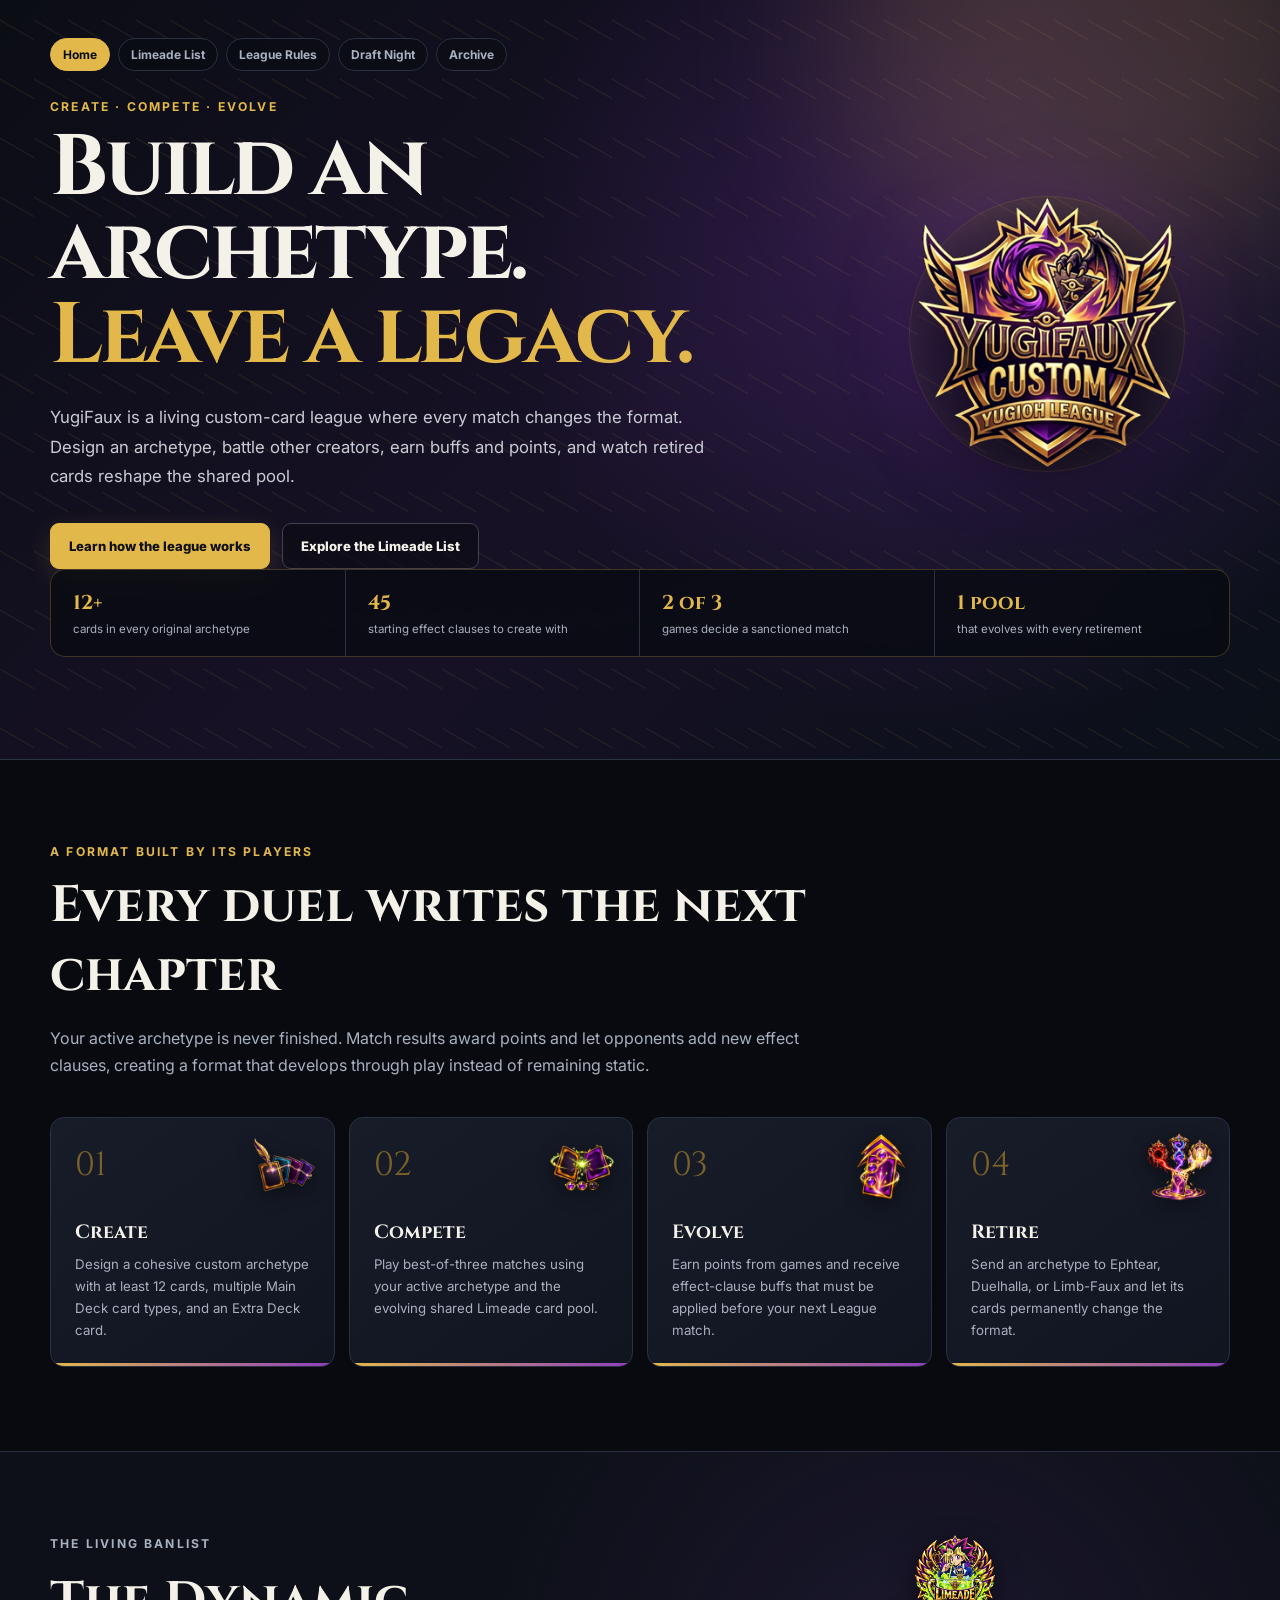
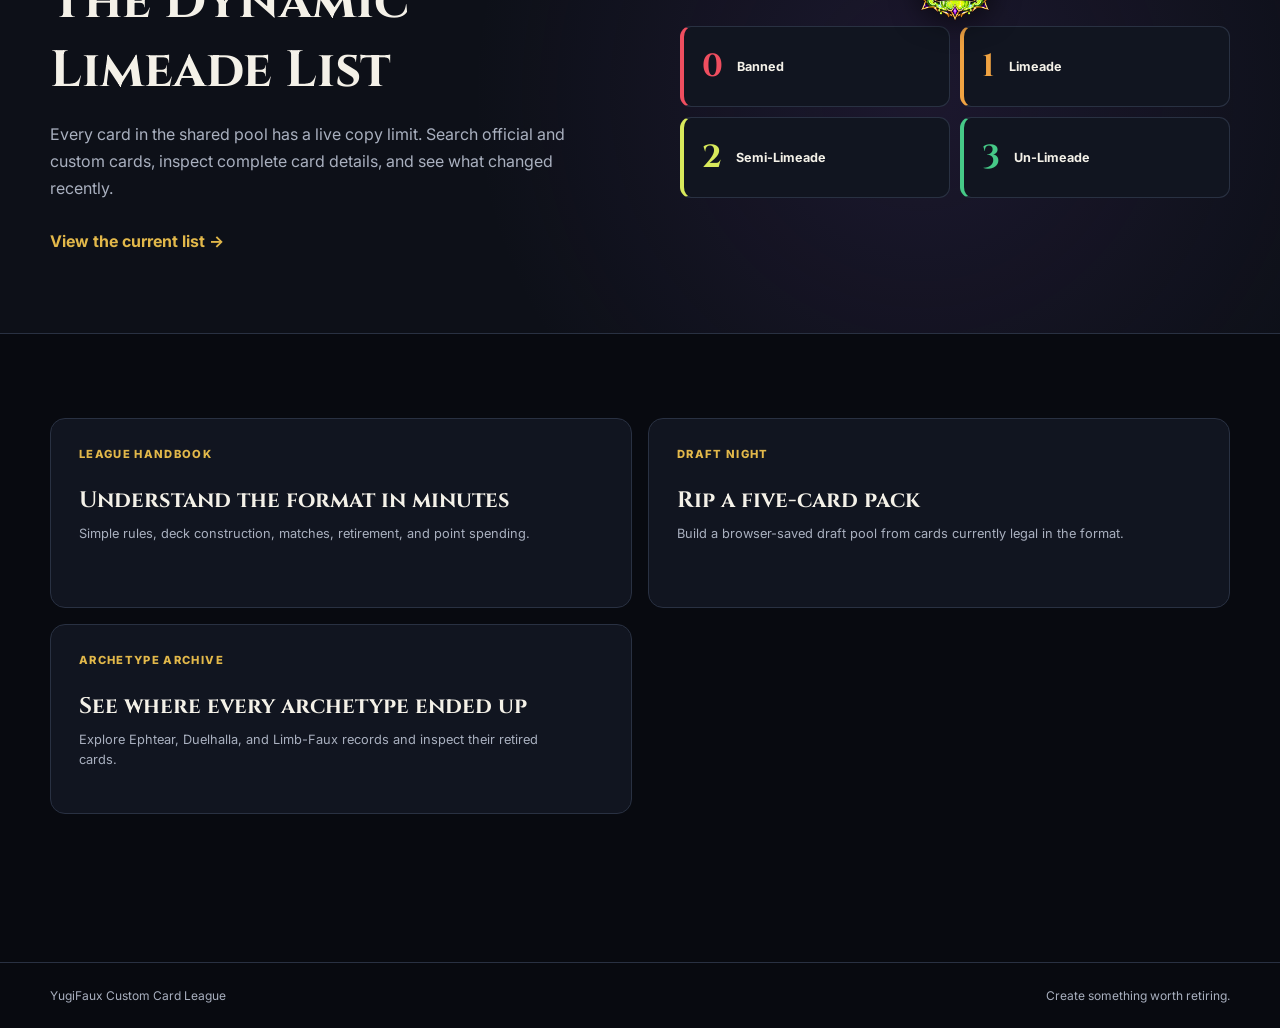
==== index.html @ 78e01b78 "Link archetype archive from index.html" ====
<!doctype html>
<html lang="en">
  <head>
    <meta charset="UTF-8" />
    <meta name="viewport" content="width=device-width, initial-scale=1" />
    <meta name="theme-color" content="#0d1018" />
    <link rel="apple-touch-icon" sizes="180x180" href="apple-touch-icon.png" />
    <link rel="icon" type="image/png" sizes="32x32" href="favicon-32x32.png" />
    <link rel="icon" type="image/png" sizes="16x16" href="favicon-16x16.png" />
    <link rel="shortcut icon" href="favicon.ico" />
    <link rel="manifest" href="site.webmanifest" />
    <meta name="description" content="YugiFaux is a custom Yu-Gi-Oh! league where player-made archetypes grow through play and enter a shared evolving card pool." />
    <title>YugiFaux Custom Card League</title>
    <link rel="preconnect" href="https://fonts.googleapis.com" />
    <link rel="preconnect" href="https://fonts.gstatic.com" crossorigin />
    <link href="https://fonts.googleapis.com/css2?family=Cinzel:wght@600;700&family=Inter:wght@400;500;600;700&display=swap" rel="stylesheet" />
    <link rel="stylesheet" href="styles.css" />
    <link rel="stylesheet" href="draft-styles.css" />
    <link rel="stylesheet" href="pages.css?v=3" />
  </head>
  <body class="home-page">
    <header class="home-hero">
      <div class="home-hero__aurora"></div>
      <div class="shell home-hero__inner">
        <nav class="site-nav" aria-label="YugiFaux pages">
          <a href="index.html" aria-current="page">Home</a>
          <a href="banlist.html">Limeade List</a>
          <a href="rules.html">League Rules</a>
          <a href="draft.html">Draft Night</a>
          <a href="archive.html">Archive</a>
        </nav>
        <div class="home-hero__grid">
          <div class="home-hero__copy">
            <p class="eyebrow">Create · Compete · Evolve</p>
            <h1>Build an archetype.<br /><span>Leave a legacy.</span></h1>
            <p>YugiFaux is a living custom-card league where every match changes the format. Design an archetype, battle other creators, earn buffs and points, and watch retired cards reshape the shared pool.</p>
            <div class="home-actions">
              <a class="primary-action" href="rules.html">Learn how the league works</a>
              <a class="secondary-action" href="banlist.html">Explore the Limeade List</a>
            </div>
          </div>
          <div class="home-emblem"><img src="assets/yugifauxlogo-home.png?v=1" alt="YugiFaux Custom Yu-Gi-Oh League logo" /></div>
        </div>
        <div class="format-pillars" aria-label="League highlights">
          <article><strong>12+</strong><span>cards in every original archetype</span></article>
          <article><strong>45</strong><span>starting effect clauses to create with</span></article>
          <article><strong>2 of 3</strong><span>games decide a sanctioned match</span></article>
          <article><strong>1 pool</strong><span>that evolves with every retirement</span></article>
        </div>
      </div>
    </header>
    <main>
      <section class="shell home-section">
        <div class="section-heading"><p class="eyebrow">A format built by its players</p><h2>Every duel writes the next chapter</h2><p>Your active archetype is never finished. Match results award points and let opponents add new effect clauses, creating a format that develops through play instead of remaining static.</p></div>
        <div class="journey-grid">
          <article class="journey-card"><span>01</span><img src="assets/journey-create.png?v=1" alt="" aria-hidden="true"><h3>Create</h3><p>Design a cohesive custom archetype with at least 12 cards, multiple Main Deck card types, and an Extra Deck card.</p></article>
          <article class="journey-card"><span>02</span><img src="assets/journey-compete.png?v=1" alt="" aria-hidden="true"><h3>Compete</h3><p>Play best-of-three matches using your active archetype and the evolving shared Limeade card pool.</p></article>
          <article class="journey-card"><span>03</span><img src="assets/journey-evolve.png?v=1" alt="" aria-hidden="true"><h3>Evolve</h3><p>Earn points from games and receive effect-clause buffs that must be applied before your next League match.</p></article>
          <article class="journey-card"><span>04</span><img src="assets/journey-retire.png?v=1" alt="" aria-hidden="true"><h3>Retire</h3><p>Send an archetype to Ephtear, Duelhalla, or Limb-Faux and let its cards permanently change the format.</p></article>
        </div>
      </section>
      <section class="home-feature"><div class="shell home-feature__grid"><div><p class="eyebrow">The living banlist</p><h2>The Dynamic Limeade List</h2><p>Every card in the shared pool has a live copy limit. Search official and custom cards, inspect complete card details, and see what changed recently.</p><a class="text-link" href="banlist.html">View the current list <span aria-hidden="true">→</span></a></div><div class="home-feature__visual"><img class="limeade-emblem" src="assets/limeade-logo.png?v=1" alt="Limeade emblem"><div class="legality-stack" aria-label="Limeade legality levels"><div data-tone="banned"><b>0</b><span>Banned</span></div><div data-tone="limeade"><b>1</b><span>Limeade</span></div><div data-tone="semi"><b>2</b><span>Semi-Limeade</span></div><div data-tone="un"><b>3</b><span>Un-Limeade</span></div></div></div></div></section>
      <section class="shell home-section home-links">
        <a href="rules.html"><span>League handbook</span><strong>Understand the format in minutes</strong><small>Simple rules, deck construction, matches, retirement, and point spending.</small></a>
        <a href="draft.html"><span>Draft Night</span><strong>Rip a five-card pack</strong><small>Build a browser-saved draft pool from cards currently legal in the format.</small></a>
        <a href="archive.html"><span>Archetype Archive</span><strong>See where every archetype ended up</strong><small>Explore Ephtear, Duelhalla, and Limb-Faux records and inspect their retired cards.</small></a>
      </section>
    </main>
    <footer><div class="shell footer__content"><span>YugiFaux Custom Card League</span><span>Create something worth retiring.</span></div></footer>
  </body>
</html>
---- styles.css ----
:root {
  color-scheme: dark;
  --bg: #090b11;
  --surface: #111520;
  --surface-2: #171c29;
  --line: #293142;
  --text: #f4f1e8;
  --muted: #a9b0bf;
  --gold: #e2b84a;
  --gold-soft: #7c622a;
  --banned: #ef4e5f;
  --limeade: #f0a342;
  --semi-limeade: #d8e95b;
  --unlimeade: #46c987;
  --voting: #b58cff;
}

* { box-sizing: border-box; }

html { scroll-behavior: smooth; }

body {
  margin: 0;
  min-width: 320px;
  background:
    radial-gradient(circle at 80% 5%, rgba(87, 60, 142, .13), transparent 30rem),
    var(--bg);
  color: var(--text);
  font-family: Inter, system-ui, sans-serif;
}

button, input, select { font: inherit; }

.shell { width: min(1180px, calc(100% - 32px)); margin-inline: auto; }

.sr-only {
  position: absolute;
  width: 1px;
  height: 1px;
  padding: 0;
  margin: -1px;
  overflow: hidden;
  clip: rect(0, 0, 0, 0);
  white-space: nowrap;
  border: 0;
}

.hero {
  position: relative;
  overflow: hidden;
  border-bottom: 1px solid var(--line);
  background: linear-gradient(120deg, #11141e 0%, #151326 55%, #0c1119 100%);
}

.hero::before {
  content: "";
  position: absolute;
  inset: 0;
  opacity: .07;
  background-image: linear-gradient(30deg, transparent 48%, var(--gold) 49%, var(--gold) 50%, transparent 51%);
  background-size: 34px 59px;
}

.hero__glow {
  position: absolute;
  width: 360px;
  height: 360px;
  right: 4%;
  top: -180px;
  border-radius: 50%;
  background: rgba(226, 184, 74, .16);
  filter: blur(60px);
}

.hero__content { position: relative; padding: 48px 0 42px; }
.hero__title-row { display: flex; align-items: center; gap: 18px; }
.hero__logo {
  display: block;
  width: 68px;
  height: 68px;
  flex: 0 0 68px;
  object-fit: contain;
  background: url("[data-uri]") center / contain no-repeat;
  filter: drop-shadow(0 8px 18px rgba(0, 0, 0, .45));
  background: none;
}

.eyebrow {
  margin: 0 0 12px;
  color: var(--gold);
  font-size: .76rem;
  font-weight: 700;
  letter-spacing: .18em;
  text-transform: uppercase;
}

h1, h2, h3 { font-family: Cinzel, Georgia, serif; }

h1 { margin: 0; max-width: 760px; font-size: clamp(2.35rem, 7vw, 4.8rem); line-height: .98; }

.hero__intro { max-width: 680px; margin: 24px 0 0; color: #c7cbd4; line-height: 1.65; }

.hero__meta { display: flex; align-items: center; gap: 10px; margin-top: 24px; color: var(--muted); font-size: .83rem; }
.hero__dot { width: 4px; height: 4px; border-radius: 50%; background: var(--gold); }

.summary {
  display: grid;
  grid-template-columns: repeat(4, 1fr);
  gap: 12px;
  margin: -24px 0 26px;
  position: relative;
}

.summary-card {
  appearance: none;
  text-align: left;
  color: inherit;
  border: 1px solid var(--line);
  border-top: 3px solid var(--status-color);
  border-radius: 12px;
  padding: 17px 18px;
  background: rgba(17, 21, 32, .96);
  box-shadow: 0 12px 32px rgba(0, 0, 0, .22);
  cursor: pointer;
  transition: transform .18s ease, border-color .18s ease;
}

.summary-card:hover { transform: translateY(-2px); border-color: var(--status-color); }
.summary-card__label { display: block; color: var(--muted); font-size: .78rem; font-weight: 600; }
.summary-card__count { display: block; margin-top: 4px; font-family: Cinzel, serif; font-size: 1.85rem; }
.summary-card__copies { display: block; margin-top: 2px; color: var(--status-color); font-size: .73rem; }

.toolbar {
  display: grid;
  grid-template-columns: minmax(280px, 1fr) auto;
  gap: 16px;
  align-items: end;
  padding: 18px;
  border: 1px solid var(--line);
  border-radius: 14px;
  background: var(--surface);
}

.search-group { display: grid; grid-template-columns: repeat(2, minmax(0, 1fr)); gap: 10px; }
.search { position: relative; display: grid; gap: 6px; }
.search > span { color: var(--muted); font-size: .68rem; font-weight: 600; text-transform: uppercase; letter-spacing: .08em; }
.search svg { position: absolute; left: 15px; bottom: 14px; width: 20px; fill: none; stroke: var(--muted); stroke-width: 2; }
.search input { width: 100%; height: 48px; padding: 0 16px 0 45px; }

input, select {
  color: var(--text);
  border: 1px solid #343d50;
  border-radius: 9px;
  background: #0d111a;
  outline: none;
}

input:focus, select:focus { border-color: var(--gold); box-shadow: 0 0 0 3px rgba(226, 184, 74, .12); }

.filter-row { display: grid; grid-template-columns: repeat(4, minmax(132px, 1fr)); gap: 10px; }
.filter-row label { display: grid; gap: 6px; }
.filter-row label > span { color: var(--muted); font-size: .68rem; font-weight: 600; text-transform: uppercase; letter-spacing: .08em; }
.filter-row select { height: 40px; min-width: 145px; padding: 0 32px 0 11px; }

.results-heading { display: flex; justify-content: space-between; align-items: flex-end; gap: 18px; margin: 28px 2px 14px; }
.results-heading p { margin: 0; color: var(--muted); font-size: .86rem; }
.text-button { color: var(--gold); border: 0; background: none; cursor: pointer; }
.text-button:hover { text-decoration: underline; }
.view-tabs { display: flex; flex-wrap: wrap; gap: 7px; margin-top: 11px; }
.view-tabs button { padding: 7px 10px; color: var(--muted); border: 1px solid var(--line); border-radius: 999px; background: var(--surface); cursor: pointer; font-size: .72rem; }
.view-tabs button:hover { color: var(--text); border-color: var(--gold-soft); }
.view-tabs button[aria-pressed="true"] { color: #0a0c11; border-color: var(--gold); background: var(--gold); font-weight: 700; }

.card-grid {
  display: grid;
  grid-template-columns: repeat(3, minmax(0, 1fr));
  grid-auto-rows: 1fr;
  gap: 15px;
}

.ban-card {
  position: relative;
  display: grid;
  grid-template-columns: 42% minmax(0, 1fr);
  min-height: 230px;
  height: 100%;
  overflow: hidden;
  border: 1px solid var(--line);
  border-left: 7px solid var(--frame-color, var(--gold));
  border-radius: 12px;
  background: linear-gradient(105deg, color-mix(in srgb, var(--frame-color, var(--gold)) 9%, var(--surface)) 0%, var(--surface) 42%);
  cursor: pointer;
  transition: background .18s ease, transform .18s ease, border-color .18s ease;
}

.ban-card[data-pendulum="true"] {
  border-color: var(--line);
  border-left-color: transparent;
  background: linear-gradient(105deg, color-mix(in srgb, var(--frame-color, var(--gold)) 9%, var(--surface)) 0%, var(--surface) 42%);
}

.ban-card[data-pendulum="true"]::before {
  content: "";
  position: absolute;
  z-index: 3;
  inset: 0;
  padding: 1px;
  border-radius: inherit;
  background: linear-gradient(to bottom, var(--frame-color, var(--gold)) 0 50%, #36a58e 50% 100%);
  opacity: 0;
  pointer-events: none;
  transition: opacity .18s ease;
  -webkit-mask: linear-gradient(#000 0 0) content-box, linear-gradient(#000 0 0);
  -webkit-mask-composite: xor;
  mask-composite: exclude;
}

.ban-card[data-pendulum="true"]::after {
  content: "";
  position: absolute;
  z-index: 3;
  inset: 0 auto 0 0;
  width: 7px;
  border-radius: 11px 0 0 11px;
  background: linear-gradient(to bottom, var(--frame-color, var(--gold)) 0 50%, #36a58e 50% 100%);
  pointer-events: none;
}

.ban-card[data-pendulum="true"]:hover::before { opacity: 1; }
.ban-card[data-pendulum="true"]:hover { border-color: transparent; }

.ban-card:hover { transform: translateY(-2px); border-color: var(--frame-color); box-shadow: 0 10px 30px color-mix(in srgb, var(--frame-color) 13%, transparent); }
.ban-card__media {
  position: relative;
  width: 100%;
  height: 100%;
  min-height: 230px;
  overflow: hidden;
  border-right: 1px solid var(--line);
  background: #080a0e;
}
.ban-card__media::after {
  content: "";
  position: absolute;
  z-index: 1;
  inset: 0;
  background: linear-gradient(90deg, rgba(8, 10, 14, .06), rgba(8, 10, 14, .22));
  pointer-events: none;
}
.ban-card__media-backdrop {
  position: absolute;
  inset: -18px;
  width: calc(100% + 36px);
  height: calc(100% + 36px);
  object-fit: cover;
  filter: blur(15px) saturate(.8) brightness(.48);
  transform: scale(1.08);
}
.ban-card__art {
  position: absolute;
  z-index: 2;
  inset: 12px;
  display: block;
  width: calc(100% - 24px);
  height: calc(100% - 24px);
  object-fit: contain;
  background: transparent;
  filter: drop-shadow(0 9px 12px rgba(0, 0, 0, .62));
}
.ban-card__placeholder { display: grid; place-items: center; width: 100%; height: 100%; min-height: 156px; color: var(--gold-soft); background: #0b0e15; font-family: Cinzel, serif; font-size: 2rem; }
.ban-card__body { position: relative; min-width: 0; padding: 18px 42px 18px 18px; }
.favorite-button, .dialog-favorite-button { display: grid; place-items: center; color: var(--gold); border: 1px solid var(--line); border-radius: 50%; background: rgba(9, 11, 17, .78); cursor: pointer; line-height: 1; }
.favorite-button { position: absolute; top: 10px; right: 10px; width: 27px; height: 27px; font-size: 1.1rem; }
.favorite-button:hover, .dialog-favorite-button:hover { border-color: var(--gold); background: rgba(226, 184, 74, .12); }
.recent-badge { display: inline-block; margin-top: 6px; padding: 3px 6px; color: #d8c7ff; border: 1px solid rgba(181, 140, 255, .35); border-radius: 999px; background: rgba(181, 140, 255, .1); font-size: .58rem; font-weight: 700; letter-spacing: .04em; text-transform: uppercase; }
.ban-card__status { display: block; color: var(--status-color); font-size: .68rem; font-weight: 800; letter-spacing: .07em; text-transform: uppercase; }
.ban-card__frame { display: inline-flex; align-items: center; gap: 6px; margin-top: 7px; color: #d7d9df; font-size: .65rem; font-weight: 600; }
.ban-card__frame i { width: 8px; height: 8px; flex: 0 0 auto; border-radius: 50%; background: var(--frame-color); box-shadow: 0 0 8px color-mix(in srgb, var(--frame-color) 60%, transparent); }
.ban-card h2 { margin: 7px 0 8px; font-size: 1rem; line-height: 1.25; }
.ban-card__type, .ban-card__meta { margin: 0; color: var(--muted); font-size: .74rem; line-height: 1.4; }
.ban-card__stats { margin: 7px 0 0; color: #e4dfd2; font-size: .72rem; line-height: 1.4; }
.ban-card__meta { margin-top: 9px; color: #d0d3db; }

.empty-state, .error-state { padding: 80px 20px; text-align: center; color: var(--muted); }
.empty-state h2, .error-state h2 { margin: 0 0 8px; color: var(--text); }

.card-dialog {
  width: min(780px, calc(100% - 24px));
  max-height: calc(100vh - 40px);
  padding: 0;
  overflow: auto;
  color: var(--text);
  border: 1px solid var(--line);
  border-radius: 16px;
  background: var(--surface);
  box-shadow: 0 30px 90px rgba(0, 0, 0, .7);
}
.card-dialog::backdrop { background: rgba(3, 5, 9, .8); backdrop-filter: blur(5px); }
.dialog-close { position: sticky; float: right; top: 12px; z-index: 2; width: 38px; height: 38px; margin: 12px 12px -50px 0; color: var(--text); border: 1px solid var(--line); border-radius: 50%; background: rgba(9, 11, 17, .9); font-size: 1.5rem; cursor: pointer; }
.dialog-card { display: grid; grid-template-columns: 240px 1fr; gap: 26px; padding: 28px; }
.dialog-card > div:last-child { position: relative; }
.dialog-favorite-button { position: absolute; top: 0; right: 44px; width: 34px; height: 34px; font-size: 1.35rem; }
.dialog-card__art { width: 100%; max-height: 350px; object-fit: contain; border-radius: 8px; background: #080a0e; }
.dialog-card h2 { margin: 6px 44px 6px 0; font-size: 1.65rem; }
.dialog-card__status { color: var(--status-color); font-size: .75rem; font-weight: 800; text-transform: uppercase; letter-spacing: .08em; }
.dialog-card__line { margin: 5px 0; color: var(--muted); font-size: .84rem; }
.detail-grid { display: grid; grid-template-columns: repeat(2, minmax(0, 1fr)); gap: 1px; margin: 18px 0 0; overflow: hidden; border: 1px solid var(--line); border-radius: 10px; background: var(--line); }
.detail-item { min-width: 0; padding: 10px 12px; background: #0d111a; }
.detail-item dt { color: var(--muted); font-size: .62rem; font-weight: 700; letter-spacing: .07em; text-transform: uppercase; }
.detail-item dd { margin: 4px 0 0; color: var(--text); font-size: .82rem; line-height: 1.35; overflow-wrap: anywhere; }
.card-text-section { margin-top: 22px; padding-top: 18px; border-top: 1px solid var(--line); }
.card-text-section h3 { margin: 0 0 8px; color: var(--gold); font-family: Inter, sans-serif; font-size: .72rem; letter-spacing: .08em; text-transform: uppercase; }
.dialog-card__text { color: #d9dce3; font-size: .91rem; line-height: 1.65; white-space: pre-line; }
.dialog-card__links { display: flex; flex-wrap: wrap; gap: 9px; margin-top: 20px; }
.dialog-card__links a { color: var(--text); padding: 9px 12px; border: 1px solid var(--gold-soft); border-radius: 8px; text-decoration: none; font-size: .78rem; }
.dialog-card__links a:hover { border-color: var(--gold); color: var(--gold); }

footer { margin-top: 64px; border-top: 1px solid var(--line); color: var(--muted); }
.footer__content { display: flex; justify-content: space-between; gap: 20px; padding-block: 25px; font-size: .75rem; }

[data-status="banned"] { --status-color: var(--banned); }
[data-status="limeade"] { --status-color: var(--limeade); }
[data-status="semi-limeade"] { --status-color: var(--semi-limeade); }
[data-status="unlimeade"] { --status-color: var(--unlimeade); }
[data-status="voting"] { --status-color: var(--voting); }

[data-frame="normal"] { --frame-color: #d7b36d; }
[data-frame="effect"] { --frame-color: #c87945; }
[data-frame="ritual"] { --frame-color: #5d94c7; }
[data-frame="fusion"] { --frame-color: #916bb5; }
[data-frame="synchro"] { --frame-color: #d8dde5; }
[data-frame="xyz"] { --frame-color: #687080; }
[data-frame="link"] { --frame-color: #3978c8; }
[data-frame="spell"] { --frame-color: #36a58e; }
[data-frame="trap"] { --frame-color: #b95791; }

@media (max-width: 950px) {
  .toolbar { grid-template-columns: 1fr; }
  .filter-row { grid-template-columns: repeat(3, 1fr); }
  .filter-row select { width: 100%; min-width: 0; }
  .card-grid { grid-template-columns: repeat(2, minmax(0, 1fr)); }
}

@media (max-width: 650px) {
  .shell { width: min(100% - 22px, 1180px); }
  .hero__content { padding: 38px 0 40px; }
  .hero__title-row { gap: 11px; }
  .hero__logo { width: 46px; height: 46px; flex-basis: 46px; }
  .summary { grid-template-columns: repeat(2, 1fr); }
  .search-group { grid-template-columns: 1fr; }
  .filter-row { grid-template-columns: 1fr; }
  .card-grid { grid-template-columns: 1fr; }
  .ban-card { grid-template-columns: 38% minmax(0, 1fr); min-height: 210px; }
  .ban-card__media { min-height: 210px; }
  .ban-card__art { inset: 9px; width: calc(100% - 18px); height: calc(100% - 18px); }
  .dialog-card { grid-template-columns: 1fr; padding: 22px; }
  .dialog-card__art { width: min(230px, 70%); margin: 0 auto; }
  .detail-grid { grid-template-columns: 1fr; }
  .footer__content { flex-direction: column; }
}
---- draft-styles.css ----
.site-nav { display:flex; gap:8px; margin-bottom:28px; }
.site-nav a { padding:8px 12px; color:var(--muted); border:1px solid var(--line); border-radius:999px; background:rgba(9,11,17,.55); text-decoration:none; font-size:.75rem; font-weight:700; }
.site-nav a:hover { color:var(--text); border-color:var(--gold-soft); }
.site-nav a[aria-current="page"] { color:#0a0c11; border-color:var(--gold); background:var(--gold); }
.draft-main { padding-top:30px; }
.draft-controls { display:flex; justify-content:space-between; align-items:center; gap:28px; padding:24px; border:1px solid var(--line); border-radius:16px; background:linear-gradient(120deg,rgba(31,25,50,.94),rgba(17,21,32,.96)); }
.draft-controls h2,.draft-section-heading h2 { margin:3px 0 7px; }
.draft-controls p:not(.draft-kicker) { max-width:650px; margin:0; color:var(--muted); line-height:1.55; }
.draft-kicker { margin:0; color:var(--gold); font-size:.67rem; font-weight:800; letter-spacing:.12em; text-transform:uppercase; }
.draft-actions { display:flex; align-items:center; gap:10px; flex:0 0 auto; }
.pack-button,.draft-reset { padding:11px 17px; border-radius:9px; cursor:pointer; font-weight:800; }
.pack-button { color:#121018; border:1px solid var(--gold); background:var(--gold); box-shadow:0 7px 24px rgba(226,184,74,.18); }
.pack-button:hover { filter:brightness(1.08); transform:translateY(-1px); }
.pack-button:disabled { cursor:wait; opacity:.5; transform:none; }
.draft-reset { color:var(--muted); border:1px solid var(--line); background:#0d111a; }
.draft-reset:hover { color:var(--text); border-color:var(--gold-soft); }
.draft-message { min-height:22px; margin:18px 2px 10px; color:var(--gold); font-size:.82rem; }
.pack-stage { display:grid; grid-template-columns:repeat(5,minmax(0,1fr)); gap:12px; min-height:330px; perspective:1200px; }
.pack-empty { grid-column:1/-1; display:grid; place-items:center; align-content:center; min-height:330px; border:1px dashed #39445b; border-radius:16px; background:rgba(17,21,32,.56); text-align:center; }
.pack-empty img { width:112px; height:192px; margin-bottom:14px; object-fit:contain; filter:drop-shadow(0 14px 18px rgba(0,0,0,.55)); }
.pack-empty h2 { margin:0; font-size:1.2rem; }.pack-empty p { margin:7px 0 0; color:var(--muted); }
.pack-rip { position:relative; grid-column:1/-1; width:220px; height:378px; margin:auto; filter:drop-shadow(0 22px 24px rgba(0,0,0,.58)); animation:pack-arrive .38s ease-out both,pack-shake .12s linear .38s 4; }
.pack-rip img { display:block; width:220px; height:378px; object-fit:contain; }
.pack-rip__whole { position:absolute; inset:0; opacity:1; animation:pack-whole-hide .01s linear .72s forwards; }
.pack-rip__half { position:absolute; inset:0; overflow:hidden; opacity:0; animation:pack-halves-show .01s linear .72s forwards; }
.pack-rip__half img { position:absolute; inset:0; }
.pack-rip__half--top { clip-path:polygon(0 0,100% 0,100% 18%,55% 16%,0 20%); animation:pack-halves-show .01s linear .72s forwards,pack-top-tear .42s cubic-bezier(.3,.7,.35,1) .74s forwards; }
.pack-rip__half--bottom { clip-path:polygon(0 20%,55% 16%,100% 18%,100% 100%,0 100%); animation:pack-halves-show .01s linear .72s forwards,pack-bottom-open .42s cubic-bezier(.3,.7,.35,1) .74s forwards; }
.pack-rip__tear { position:absolute; z-index:3; left:4%; right:4%; top:17%; height:5px; opacity:0; background:linear-gradient(90deg,transparent,#fff4bd 20%,#fff 50%,#fff4bd 80%,transparent); box-shadow:0 0 18px #e8b94f; transform:scaleX(.05) rotate(-1deg); animation:tear-flash .28s ease-out .56s forwards; }
.pack-rip__glow { position:absolute; z-index:-1; inset:20%; opacity:0; border-radius:50%; background:#9a43ff; filter:blur(34px); animation:pack-glow .55s ease-out .56s forwards; }
@keyframes pack-arrive { from { opacity:0; transform:translateY(35px) scale(.78); } to { opacity:1; transform:translateY(0) scale(1); } }
@keyframes pack-shake { 0%,100% { transform:rotate(0); } 25% { transform:rotate(-2.2deg) translateX(-3px); } 75% { transform:rotate(2.2deg) translateX(3px); } }
@keyframes pack-whole-hide { to { opacity:0; } }
@keyframes pack-halves-show { to { opacity:1; } }
@keyframes pack-top-tear { to { transform:translate(-42px,-90px) rotate(-17deg); opacity:0; } }
@keyframes pack-bottom-open { to { transform:translateY(45px) scale(.92); opacity:0; } }
@keyframes tear-flash { 0% { opacity:0; transform:scaleX(.05) rotate(-1deg); } 45% { opacity:1; } 100% { opacity:0; transform:scaleX(1) rotate(-1deg); } }
@keyframes pack-glow { 30% { opacity:.82; transform:scale(1.35); } 100% { opacity:0; transform:scale(2); } }
.draft-card { position:relative; min-width:0; min-height:330px; padding:0; color:inherit; border:0; border-radius:13px; background:transparent; cursor:pointer; transform-style:preserve-3d; transform:rotateY(180deg) translateY(8px); opacity:0; transition:transform .6s cubic-bezier(.2,.7,.2,1) var(--reveal-delay),opacity .25s ease var(--reveal-delay); }
.pack-stage.is-open .draft-card { transform:rotateY(0) translateY(0); opacity:1; }
.draft-card__front,.draft-card__back { position:absolute; inset:0; display:flex; overflow:hidden; border-radius:13px; backface-visibility:hidden; }
.draft-card__front { flex-direction:column; text-align:left; border:1px solid var(--line); border-top:5px solid var(--frame-color,var(--gold)); background:var(--surface); box-shadow:0 15px 35px rgba(0,0,0,.25); }
.draft-card:hover .draft-card__front { border-color:var(--frame-color,var(--gold)); transform:translateY(-3px); }
.draft-card__back { align-items:center; justify-content:center; flex-direction:column; color:var(--gold); border:2px solid var(--gold-soft); background:radial-gradient(circle,#4b2967 0,#20142f 43%,#0b0d14 100%); transform:rotateY(180deg); }
.draft-card__back span { font-family:Cinzel,serif; font-size:2.4rem; }.draft-card__back small { margin-top:7px; letter-spacing:.13em; text-transform:uppercase; }
.draft-card__image { display:grid; place-items:center; height:225px; background:#080a0e; overflow:hidden; }
.draft-card__art { display:block; width:100%; height:100%; object-fit:contain; }
.draft-card-placeholder { display:grid; place-items:center; width:100%; height:100%; min-height:120px; color:var(--gold); background:#0b0e15; font-family:Cinzel,serif; font-size:2rem; }
.draft-card__copy { display:flex; flex-direction:column; gap:5px; padding:13px; }
.draft-card__copy strong { font-family:Cinzel,serif; font-size:.86rem; line-height:1.25; }.draft-card__copy small { color:var(--muted); font-size:.67rem; }
.draft-collection { margin-top:42px; }.draft-section-heading { display:flex; justify-content:space-between; align-items:end; padding-bottom:12px; border-bottom:1px solid var(--line); }
.draft-section-heading #pull-total { color:var(--muted); font-size:.8rem; }
.draft-picks { display:grid; grid-template-columns:repeat(3,minmax(0,1fr)); gap:10px; margin-top:14px; }
.draft-picks-empty { grid-column:1/-1; padding:28px; color:var(--muted); border:1px dashed var(--line); border-radius:12px; text-align:center; }
.draft-pick { display:grid; grid-template-columns:54px minmax(0,1fr) auto; align-items:center; gap:11px; min-width:0; padding:8px; color:var(--text); border:1px solid var(--line); border-left:5px solid var(--frame-color,var(--gold)); border-radius:10px; background:var(--surface); text-align:left; cursor:pointer; }
.draft-pick:hover { border-color:var(--frame-color,var(--gold)); }.draft-pick__art { width:54px; height:72px; object-fit:contain; background:#080a0e; }
.draft-pick span { min-width:0; }.draft-pick strong,.draft-pick small { display:block; }.draft-pick strong { overflow:hidden; text-overflow:ellipsis; white-space:nowrap; font-size:.75rem; }.draft-pick small { margin-top:5px; color:var(--muted); font-size:.63rem; }
.draft-pick b { padding-right:6px; color:var(--gold); }
@media (max-width:950px) { .pack-stage { grid-template-columns:repeat(3,minmax(0,1fr)); }.draft-picks { grid-template-columns:repeat(2,minmax(0,1fr)); } }
@media (max-width:650px) { .site-nav { margin-bottom:20px; }.draft-controls { align-items:stretch; flex-direction:column; }.draft-actions { width:100%; }.draft-actions button { flex:1; }.pack-stage { grid-template-columns:repeat(2,minmax(0,1fr)); }.draft-card { min-height:300px; }.draft-card__image { height:195px; }.draft-picks { grid-template-columns:1fr; } }
@media (max-width:420px) { .pack-stage { grid-template-columns:1fr; }.draft-card { min-height:390px; }.draft-card__image { height:285px; } }
---- pages.css ----
.home-page { background: #080a10; }
.home-hero { position: relative; min-height: 760px; overflow: hidden; border-bottom: 1px solid var(--line); background: radial-gradient(circle at 75% 35%, rgba(118,55,173,.3), transparent 29rem), linear-gradient(135deg,#0b0d15 0%,#171126 52%,#0a1018 100%); }
.home-hero::before { content:""; position:absolute; inset:0; opacity:.08; background-image:linear-gradient(30deg,transparent 48%,var(--gold) 49%,var(--gold) 50%,transparent 51%); background-size:34px 59px; }
.home-hero__aurora { position:absolute; width:520px; height:520px; right:-80px; top:-230px; border-radius:50%; background:rgba(226,184,74,.16); filter:blur(75px); }
.home-hero__inner { position:relative; padding:38px 0 52px; }
.home-hero__grid { display:grid; grid-template-columns:minmax(0,1.35fr) minmax(300px,.65fr); align-items:center; gap:55px; min-height:470px; }
.home-hero__copy h1 { max-width:850px; font-size:clamp(3rem,6.7vw,6rem); letter-spacing:-.035em; }
.home-hero__copy h1 span { color:var(--gold); }
.home-hero__copy > p:not(.eyebrow) { max-width:690px; margin:25px 0 0; color:#c9cbd3; font-size:1.05rem; line-height:1.75; }
.home-emblem { position:relative; display:grid; place-items:center; }
.home-emblem::before { content:""; position:absolute; width:75%; aspect-ratio:1; border:1px solid rgba(226,184,74,.18); border-radius:50%; box-shadow:0 0 80px rgba(126,49,180,.24),inset 0 0 55px rgba(226,184,74,.09); }
.home-emblem img { position:relative; width:min(100%,420px); filter:drop-shadow(0 22px 35px rgba(0,0,0,.58)); }
.home-actions { display:flex; flex-wrap:wrap; gap:12px; margin-top:32px; }
.primary-action,.secondary-action { display:inline-flex; align-items:center; justify-content:center; min-height:46px; padding:0 18px; border-radius:9px; font-size:.82rem; font-weight:800; text-decoration:none; }
.primary-action { color:#111018; border:1px solid var(--gold); background:var(--gold); box-shadow:0 8px 28px rgba(226,184,74,.16); }
.secondary-action { color:var(--text); border:1px solid #45404d; background:rgba(9,11,17,.6); }
.primary-action:hover,.secondary-action:hover { transform:translateY(-2px); filter:brightness(1.08); }
.format-pillars { display:grid; grid-template-columns:repeat(4,1fr); overflow:hidden; border:1px solid rgba(226,184,74,.25); border-radius:15px; background:rgba(8,10,16,.72); backdrop-filter:blur(8px); }
.format-pillars article { display:grid; gap:5px; padding:19px 22px; border-right:1px solid var(--line); }
.format-pillars article:last-child { border:0; }.format-pillars strong { color:var(--gold); font-family:Cinzel,serif; font-size:1.25rem; }.format-pillars span { color:var(--muted); font-size:.72rem; line-height:1.4; }
.home-section { padding-top:84px; padding-bottom:84px; }.section-heading { max-width:760px; }.section-heading h2,.home-feature h2 { margin:5px 0 14px; font-size:clamp(2rem,4vw,3.25rem); }.section-heading > p:last-child,.home-feature p { color:var(--muted); line-height:1.7; }
.journey-grid { display:grid; grid-template-columns:repeat(4,1fr); gap:14px; margin-top:38px; }.journey-card { position:relative; min-height:235px; padding:24px; overflow:hidden; border:1px solid var(--line); border-radius:14px; background:linear-gradient(145deg,var(--surface-2),var(--surface)); }.journey-card::after { content:""; position:absolute; left:0; right:0; bottom:0; height:3px; background:linear-gradient(90deg,var(--gold),#8e3fc0); }.journey-card > span { position:relative; z-index:1; color:var(--gold-soft); font-family:Cinzel,serif; font-size:2.1rem; }.journey-card > img { position:absolute; z-index:0; top:15px; right:16px; width:68px; height:68px; object-fit:contain; pointer-events:none; filter:drop-shadow(0 5px 9px rgba(0,0,0,.42)); }.journey-card h3 { position:relative; z-index:1; margin:32px 0 9px; font-size:1.2rem; }.journey-card p { position:relative; z-index:1; margin:0; color:var(--muted); font-size:.83rem; line-height:1.65; }
.home-feature { padding:82px 0; border-block:1px solid var(--line); background:radial-gradient(circle at 72% 50%,rgba(86,53,133,.2),transparent 28rem),#0d1018; }.home-feature__grid { display:grid; grid-template-columns:1fr 1fr; align-items:center; gap:80px; }.home-feature__visual { position:relative; padding-top:38px; }.limeade-emblem { position:absolute; z-index:2; top:-54px; left:50%; display:block; width:88px; height:88px; object-fit:contain; transform:translateX(-50%); filter:drop-shadow(0 7px 13px rgba(0,0,0,.5)); }.home-feature__visual .legality-stack { position:relative; z-index:1; }.text-link { display:inline-block; margin-top:13px; color:var(--gold); font-weight:700; text-decoration:none; }.text-link:hover { text-decoration:underline; }
.legality-stack { display:grid; grid-template-columns:1fr 1fr; gap:10px; }.legality-stack div { display:flex; align-items:center; gap:14px; padding:18px; border:1px solid var(--line); border-left:4px solid var(--tone); border-radius:11px; background:var(--surface); }.legality-stack b { color:var(--tone); font-family:Cinzel,serif; font-size:2rem; }.legality-stack span { font-size:.79rem; font-weight:700; }.legality-stack [data-tone="banned"]{--tone:var(--banned)}.legality-stack [data-tone="limeade"]{--tone:var(--limeade)}.legality-stack [data-tone="semi"]{--tone:var(--semi-limeade)}.legality-stack [data-tone="un"]{--tone:var(--unlimeade)}
.home-links { display:grid; grid-template-columns:1fr 1fr; gap:16px; }.home-links a { display:flex; flex-direction:column; min-height:190px; padding:28px; color:inherit; border:1px solid var(--line); border-radius:15px; background:var(--surface); text-decoration:none; transition:.18s ease; }.home-links a:hover { transform:translateY(-3px); border-color:var(--gold-soft); }.home-links span { color:var(--gold); font-size:.7rem; font-weight:800; letter-spacing:.12em; text-transform:uppercase; }.home-links strong { margin-top:24px; font-family:Cinzel,serif; font-size:1.4rem; }.home-links small { max-width:480px; margin-top:9px; color:var(--muted); font-size:.8rem; line-height:1.55; }
.rules-hero h1 { font-size:clamp(2.8rem,6vw,5rem); }.rules-main { display:grid; grid-template-columns:210px minmax(0,1fr); gap:55px; padding-top:46px; }.rules-jump { position:sticky; top:22px; align-self:start; display:grid; gap:4px; padding:17px; border:1px solid var(--line); border-radius:12px; background:var(--surface); }.rules-jump strong { margin-bottom:9px; color:var(--gold); font-size:.7rem; letter-spacing:.09em; text-transform:uppercase; }.rules-jump a { padding:8px 9px; color:var(--muted); border-radius:7px; font-size:.76rem; text-decoration:none; }.rules-jump a:hover { color:var(--text); background:var(--surface-2); }
.rules-overview { display:grid; grid-template-columns:repeat(4,1fr); gap:9px; margin-bottom:18px; }.rules-overview article { display:grid; gap:5px; padding:17px; border:1px solid var(--line); border-radius:10px; background:var(--surface); }.rules-overview b { color:var(--gold); font-family:Cinzel,serif; }.rules-overview span { color:var(--muted); font-size:.68rem; line-height:1.35; }
.rule-section { scroll-margin-top:20px; display:grid; grid-template-columns:58px 1fr; gap:22px; padding:48px 0; border-bottom:1px solid var(--line); }.rule-number { color:var(--gold-soft); font-family:Cinzel,serif; font-size:1.6rem; }.rule-section h2 { margin:4px 0 20px; font-size:clamp(1.55rem,3vw,2.25rem); }.rule-section ul { margin:0; padding-left:20px; color:#d1d4dc; }.rule-section li { margin:0 0 11px; line-height:1.62; }.rule-section a { color:var(--gold); }.rule-section details { margin-top:16px; border:1px solid var(--line); border-radius:10px; background:var(--surface); }.rule-section summary { padding:14px 16px; color:var(--gold); cursor:pointer; font-weight:700; font-size:.8rem; }.rule-section details p { margin:0; padding:0 16px 16px; color:var(--muted); font-size:.82rem; line-height:1.65; }
.destination-grid { display:grid; grid-template-columns:repeat(3,1fr); gap:11px; }.destination-grid article { position:relative; padding:0 18px 20px; overflow:hidden; border:1px solid var(--line); border-top:3px solid var(--destination-color,var(--gold)); border-radius:11px; background:linear-gradient(180deg,color-mix(in srgb,var(--destination-color,var(--gold)) 8%,var(--surface)) 0,var(--surface) 58%); }.destination-grid article[data-destination="ephtear"]{--destination-color:#ef5a45}.destination-grid article[data-destination="duelhalla"]{--destination-color:#e2b84a}.destination-grid article[data-destination="limbfaux"]{--destination-color:#9a64e8}.destination-grid img { display:block; width:min(100%,180px); aspect-ratio:1; margin:-4px auto -10px; object-fit:contain; filter:drop-shadow(0 10px 14px rgba(0,0,0,.45)); }.destination-grid h3 { margin:0 0 10px; }.destination-grid p,.rule-note { margin:0; color:var(--muted); font-size:.8rem; line-height:1.62; }.rule-note { margin-top:18px; padding:15px 17px; border-left:3px solid var(--gold); background:rgba(226,184,74,.06); }
.shop-grid { display:grid; grid-template-columns:repeat(3,1fr); gap:10px; }.shop-grid article { padding:16px; border:1px solid var(--line); border-radius:10px; background:var(--surface); }.shop-grid b { display:grid; place-items:center; width:38px; height:38px; color:#101116; border-radius:50%; background:var(--gold); }.shop-grid h3 { margin:14px 0 7px; font-size:.9rem; }.shop-grid p { margin:0; color:var(--muted); font-size:.72rem; line-height:1.52; }
.rules-cta { display:flex; justify-content:space-between; align-items:center; gap:24px; margin-top:48px; padding:30px; border:1px solid var(--gold-soft); border-radius:15px; background:linear-gradient(120deg,#191426,var(--surface)); }.rules-cta h2 { margin:3px 0 0; }
@media(max-width:900px){.home-hero__grid{grid-template-columns:1fr}.home-emblem{display:none}.journey-grid{grid-template-columns:repeat(2,1fr)}.rules-main{grid-template-columns:1fr}.rules-jump{position:static;display:flex;flex-wrap:wrap}.destination-grid,.shop-grid{grid-template-columns:repeat(2,1fr)}}
@media(max-width:650px){.home-hero{min-height:0}.home-hero__inner{padding-top:24px}.home-hero__grid{min-height:430px}.home-actions{align-items:stretch;flex-direction:column}.format-pillars,.rules-overview{grid-template-columns:repeat(2,1fr)}.format-pillars article:nth-child(2){border-right:0}.journey-grid,.home-feature__grid,.home-links,.destination-grid,.shop-grid{grid-template-columns:1fr}.home-feature__grid{gap:35px}.home-section,.home-feature{padding-block:58px}.rule-section{grid-template-columns:1fr;gap:5px}.rules-cta{align-items:flex-start;flex-direction:column}}
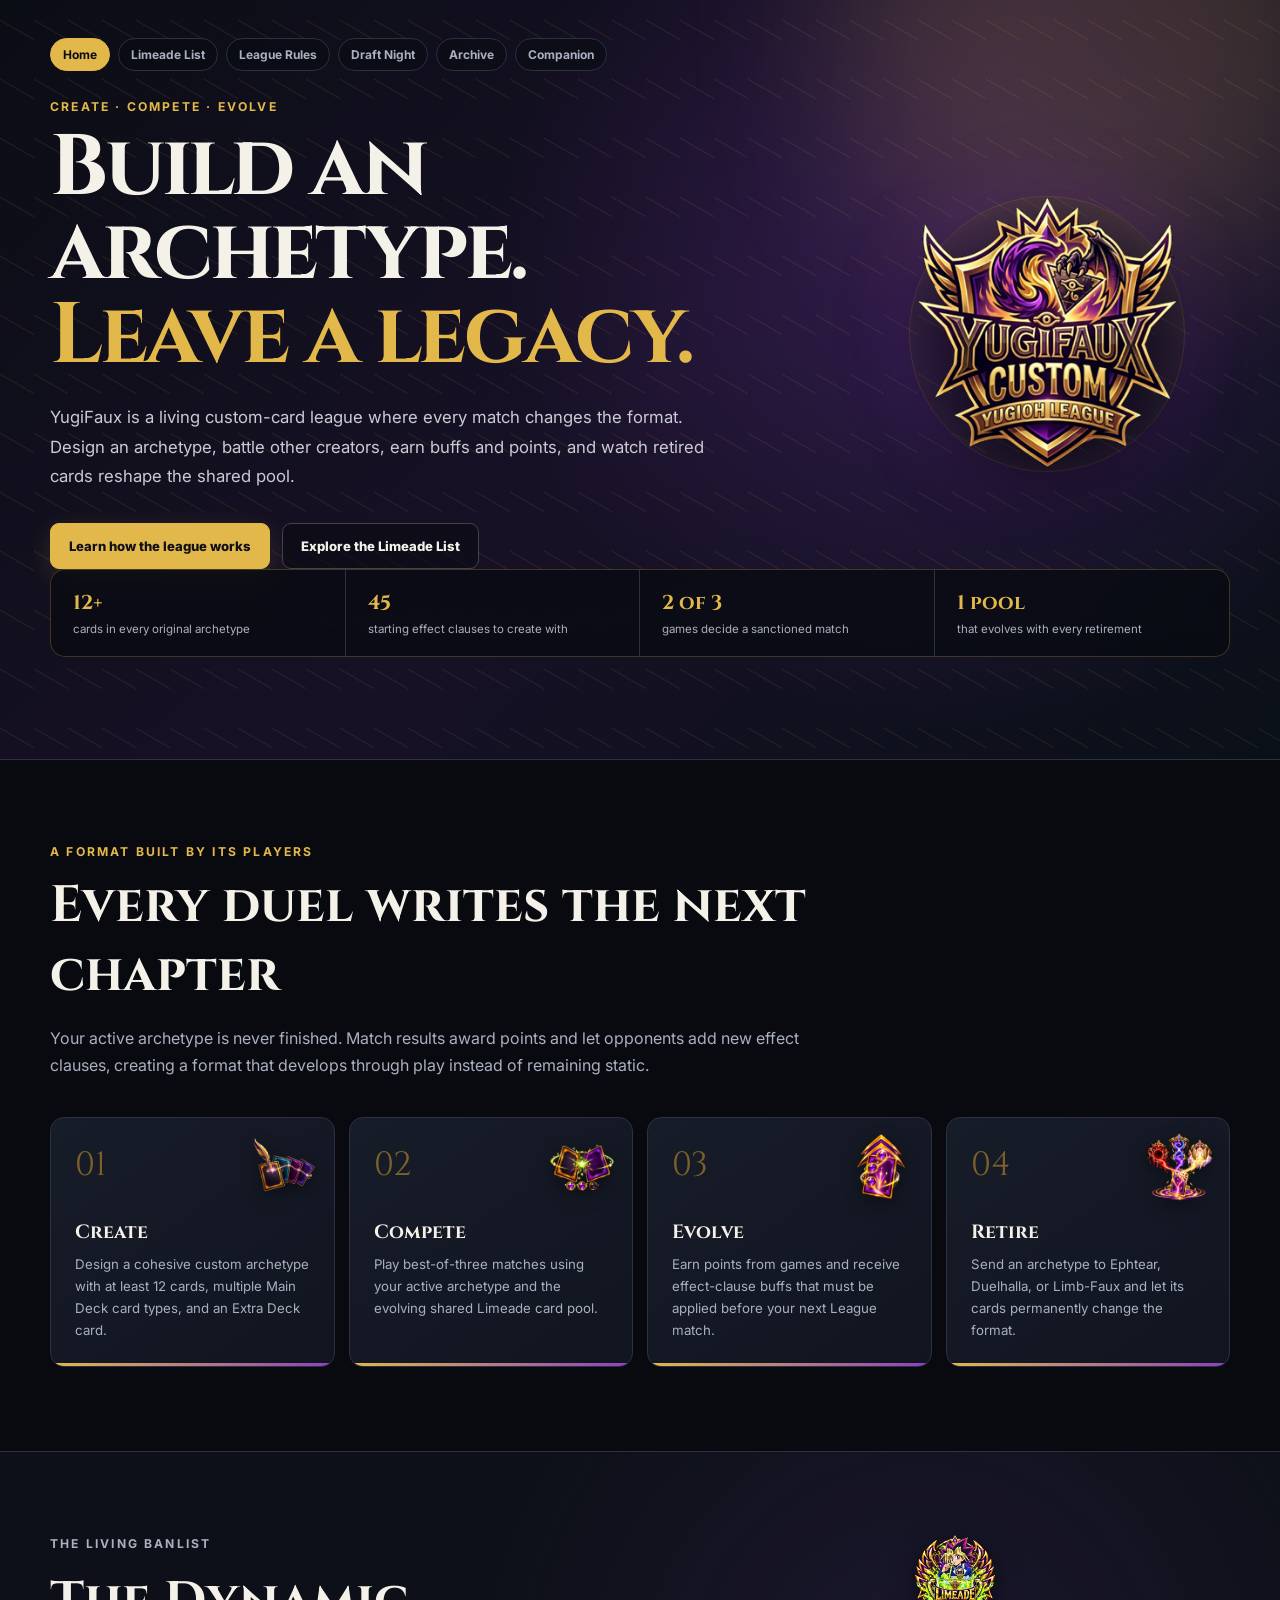
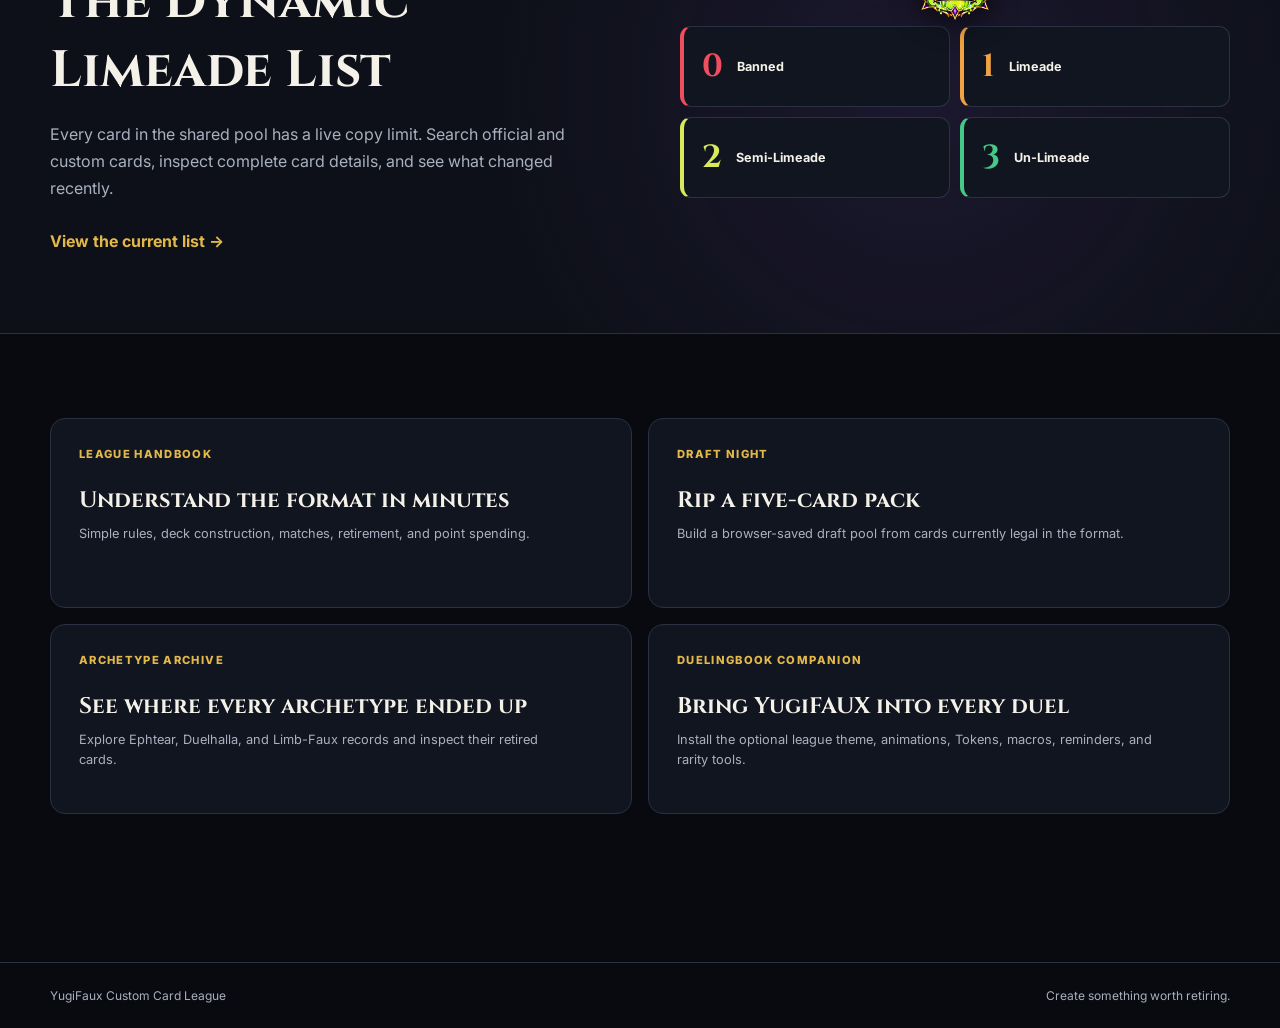
==== commit fdeb91d7: "Add YugiFAUX DuelingBook Companion page" ====
--- a/index.html
+++ b/index.html
@@ -28,6 +28,7 @@
           <a href="rules.html">League Rules</a>
           <a href="draft.html">Draft Night</a>
           <a href="archive.html">Archive</a>
+          <a href="companion.html">Companion</a>
         </nav>
         <div class="home-hero__grid">
           <div class="home-hero__copy">
@@ -64,9 +65,9 @@
         <a href="rules.html"><span>League handbook</span><strong>Understand the format in minutes</strong><small>Simple rules, deck construction, matches, retirement, and point spending.</small></a>
         <a href="draft.html"><span>Draft Night</span><strong>Rip a five-card pack</strong><small>Build a browser-saved draft pool from cards currently legal in the format.</small></a>
         <a href="archive.html"><span>Archetype Archive</span><strong>See where every archetype ended up</strong><small>Explore Ephtear, Duelhalla, and Limb-Faux records and inspect their retired cards.</small></a>
+        <a href="companion.html"><span>DuelingBook Companion</span><strong>Bring YugiFAUX into every duel</strong><small>Install the optional league theme, animations, Tokens, macros, reminders, and rarity tools.</small></a>
       </section>
     </main>
     <footer><div class="shell footer__content"><span>YugiFaux Custom Card League</span><span>Create something worth retiring.</span></div></footer>
   </body>
 </html>
-
--- a/draft-styles.css
+++ b/draft-styles.css
@@ -1,4 +1,4 @@
-.site-nav { display:flex; gap:8px; margin-bottom:28px; }
+.site-nav { display:flex; flex-wrap:wrap; gap:8px; margin-bottom:28px; }
 .site-nav a { padding:8px 12px; color:var(--muted); border:1px solid var(--line); border-radius:999px; background:rgba(9,11,17,.55); text-decoration:none; font-size:.75rem; font-weight:700; }
 .site-nav a:hover { color:var(--text); border-color:var(--gold-soft); }
 .site-nav a[aria-current="page"] { color:#0a0c11; border-color:var(--gold); background:var(--gold); }
@@ -59,4 +59,3 @@
 @media (max-width:950px) { .pack-stage { grid-template-columns:repeat(3,minmax(0,1fr)); }.draft-picks { grid-template-columns:repeat(2,minmax(0,1fr)); } }
 @media (max-width:650px) { .site-nav { margin-bottom:20px; }.draft-controls { align-items:stretch; flex-direction:column; }.draft-actions { width:100%; }.draft-actions button { flex:1; }.pack-stage { grid-template-columns:repeat(2,minmax(0,1fr)); }.draft-card { min-height:300px; }.draft-card__image { height:195px; }.draft-picks { grid-template-columns:1fr; } }
 @media (max-width:420px) { .pack-stage { grid-template-columns:1fr; }.draft-card { min-height:390px; }.draft-card__image { height:285px; } }
-
--- a/pages.css
+++ b/pages.css
@@ -22,12 +22,12 @@
 .journey-grid { display:grid; grid-template-columns:repeat(4,1fr); gap:14px; margin-top:38px; }.journey-card { position:relative; min-height:235px; padding:24px; overflow:hidden; border:1px solid var(--line); border-radius:14px; background:linear-gradient(145deg,var(--surface-2),var(--surface)); }.journey-card::after { content:""; position:absolute; left:0; right:0; bottom:0; height:3px; background:linear-gradient(90deg,var(--gold),#8e3fc0); }.journey-card > span { position:relative; z-index:1; color:var(--gold-soft); font-family:Cinzel,serif; font-size:2.1rem; }.journey-card > img { position:absolute; z-index:0; top:15px; right:16px; width:68px; height:68px; object-fit:contain; pointer-events:none; filter:drop-shadow(0 5px 9px rgba(0,0,0,.42)); }.journey-card h3 { position:relative; z-index:1; margin:32px 0 9px; font-size:1.2rem; }.journey-card p { position:relative; z-index:1; margin:0; color:var(--muted); font-size:.83rem; line-height:1.65; }
 .home-feature { padding:82px 0; border-block:1px solid var(--line); background:radial-gradient(circle at 72% 50%,rgba(86,53,133,.2),transparent 28rem),#0d1018; }.home-feature__grid { display:grid; grid-template-columns:1fr 1fr; align-items:center; gap:80px; }.home-feature__visual { position:relative; padding-top:38px; }.limeade-emblem { position:absolute; z-index:2; top:-54px; left:50%; display:block; width:88px; height:88px; object-fit:contain; transform:translateX(-50%); filter:drop-shadow(0 7px 13px rgba(0,0,0,.5)); }.home-feature__visual .legality-stack { position:relative; z-index:1; }.text-link { display:inline-block; margin-top:13px; color:var(--gold); font-weight:700; text-decoration:none; }.text-link:hover { text-decoration:underline; }
 .legality-stack { display:grid; grid-template-columns:1fr 1fr; gap:10px; }.legality-stack div { display:flex; align-items:center; gap:14px; padding:18px; border:1px solid var(--line); border-left:4px solid var(--tone); border-radius:11px; background:var(--surface); }.legality-stack b { color:var(--tone); font-family:Cinzel,serif; font-size:2rem; }.legality-stack span { font-size:.79rem; font-weight:700; }.legality-stack [data-tone="banned"]{--tone:var(--banned)}.legality-stack [data-tone="limeade"]{--tone:var(--limeade)}.legality-stack [data-tone="semi"]{--tone:var(--semi-limeade)}.legality-stack [data-tone="un"]{--tone:var(--unlimeade)}
-.home-links { display:grid; grid-template-columns:1fr 1fr; gap:16px; }.home-links a { display:flex; flex-direction:column; min-height:190px; padding:28px; color:inherit; border:1px solid var(--line); border-radius:15px; background:var(--surface); text-decoration:none; transition:.18s ease; }.home-links a:hover { transform:translateY(-3px); border-color:var(--gold-soft); }.home-links span { color:var(--gold); font-size:.7rem; font-weight:800; letter-spacing:.12em; text-transform:uppercase; }.home-links strong { margin-top:24px; font-family:Cinzel,serif; font-size:1.4rem; }.home-links small { max-width:480px; margin-top:9px; color:var(--muted); font-size:.8rem; line-height:1.55; }
+.home-links { display:grid; grid-template-columns:repeat(2,1fr); gap:16px; }.home-links a { display:flex; flex-direction:column; min-height:190px; padding:28px; color:inherit; border:1px solid var(--line); border-radius:15px; background:var(--surface); text-decoration:none; transition:.18s ease; }.home-links a:hover { transform:translateY(-3px); border-color:var(--gold-soft); }.home-links span { color:var(--gold); font-size:.7rem; font-weight:800; letter-spacing:.12em; text-transform:uppercase; }.home-links strong { margin-top:24px; font-family:Cinzel,serif; font-size:1.4rem; }.home-links small { max-width:480px; margin-top:9px; color:var(--muted); font-size:.8rem; line-height:1.55; }
 .rules-hero h1 { font-size:clamp(2.8rem,6vw,5rem); }.rules-main { display:grid; grid-template-columns:210px minmax(0,1fr); gap:55px; padding-top:46px; }.rules-jump { position:sticky; top:22px; align-self:start; display:grid; gap:4px; padding:17px; border:1px solid var(--line); border-radius:12px; background:var(--surface); }.rules-jump strong { margin-bottom:9px; color:var(--gold); font-size:.7rem; letter-spacing:.09em; text-transform:uppercase; }.rules-jump a { padding:8px 9px; color:var(--muted); border-radius:7px; font-size:.76rem; text-decoration:none; }.rules-jump a:hover { color:var(--text); background:var(--surface-2); }
 .rules-overview { display:grid; grid-template-columns:repeat(4,1fr); gap:9px; margin-bottom:18px; }.rules-overview article { display:grid; gap:5px; padding:17px; border:1px solid var(--line); border-radius:10px; background:var(--surface); }.rules-overview b { color:var(--gold); font-family:Cinzel,serif; }.rules-overview span { color:var(--muted); font-size:.68rem; line-height:1.35; }
 .rule-section { scroll-margin-top:20px; display:grid; grid-template-columns:58px 1fr; gap:22px; padding:48px 0; border-bottom:1px solid var(--line); }.rule-number { color:var(--gold-soft); font-family:Cinzel,serif; font-size:1.6rem; }.rule-section h2 { margin:4px 0 20px; font-size:clamp(1.55rem,3vw,2.25rem); }.rule-section ul { margin:0; padding-left:20px; color:#d1d4dc; }.rule-section li { margin:0 0 11px; line-height:1.62; }.rule-section a { color:var(--gold); }.rule-section details { margin-top:16px; border:1px solid var(--line); border-radius:10px; background:var(--surface); }.rule-section summary { padding:14px 16px; color:var(--gold); cursor:pointer; font-weight:700; font-size:.8rem; }.rule-section details p { margin:0; padding:0 16px 16px; color:var(--muted); font-size:.82rem; line-height:1.65; }
 .destination-grid { display:grid; grid-template-columns:repeat(3,1fr); gap:11px; }.destination-grid article { position:relative; padding:0 18px 20px; overflow:hidden; border:1px solid var(--line); border-top:3px solid var(--destination-color,var(--gold)); border-radius:11px; background:linear-gradient(180deg,color-mix(in srgb,var(--destination-color,var(--gold)) 8%,var(--surface)) 0,var(--surface) 58%); }.destination-grid article[data-destination="ephtear"]{--destination-color:#ef5a45}.destination-grid article[data-destination="duelhalla"]{--destination-color:#e2b84a}.destination-grid article[data-destination="limbfaux"]{--destination-color:#9a64e8}.destination-grid img { display:block; width:min(100%,180px); aspect-ratio:1; margin:-4px auto -10px; object-fit:contain; filter:drop-shadow(0 10px 14px rgba(0,0,0,.45)); }.destination-grid h3 { margin:0 0 10px; }.destination-grid p,.rule-note { margin:0; color:var(--muted); font-size:.8rem; line-height:1.62; }.rule-note { margin-top:18px; padding:15px 17px; border-left:3px solid var(--gold); background:rgba(226,184,74,.06); }
 .shop-grid { display:grid; grid-template-columns:repeat(3,1fr); gap:10px; }.shop-grid article { padding:16px; border:1px solid var(--line); border-radius:10px; background:var(--surface); }.shop-grid b { display:grid; place-items:center; width:38px; height:38px; color:#101116; border-radius:50%; background:var(--gold); }.shop-grid h3 { margin:14px 0 7px; font-size:.9rem; }.shop-grid p { margin:0; color:var(--muted); font-size:.72rem; line-height:1.52; }
 .rules-cta { display:flex; justify-content:space-between; align-items:center; gap:24px; margin-top:48px; padding:30px; border:1px solid var(--gold-soft); border-radius:15px; background:linear-gradient(120deg,#191426,var(--surface)); }.rules-cta h2 { margin:3px 0 0; }
-@media(max-width:900px){.home-hero__grid{grid-template-columns:1fr}.home-emblem{display:none}.journey-grid{grid-template-columns:repeat(2,1fr)}.rules-main{grid-template-columns:1fr}.rules-jump{position:static;display:flex;flex-wrap:wrap}.destination-grid,.shop-grid{grid-template-columns:repeat(2,1fr)}}
-@media(max-width:650px){.home-hero{min-height:0}.home-hero__inner{padding-top:24px}.home-hero__grid{min-height:430px}.home-actions{align-items:stretch;flex-direction:column}.format-pillars,.rules-overview{grid-template-columns:repeat(2,1fr)}.format-pillars article:nth-child(2){border-right:0}.journey-grid,.home-feature__grid,.home-links,.destination-grid,.shop-grid{grid-template-columns:1fr}.home-feature__grid{gap:35px}.home-section,.home-feature{padding-block:58px}.rule-section{grid-template-columns:1fr;gap:5px}.rules-cta{align-items:flex-start;flex-direction:column}}+@media(max-width:900px){.home-hero__grid{grid-template-columns:1fr}.home-emblem{display:none}.journey-grid{grid-template-columns:repeat(2,1fr)}.home-links{grid-template-columns:1fr 1fr}.rules-main{grid-template-columns:1fr}.rules-jump{position:static;display:flex;flex-wrap:wrap}.destination-grid,.shop-grid{grid-template-columns:repeat(2,1fr)}}
+@media(max-width:650px){.home-hero{min-height:0}.home-hero__inner{padding-top:24px}.home-hero__grid{min-height:430px}.home-actions{align-items:stretch;flex-direction:column}.format-pillars,.rules-overview{grid-template-columns:repeat(2,1fr)}.format-pillars article:nth-child(2){border-right:0}.journey-grid,.home-feature__grid,.home-links,.destination-grid,.shop-grid{grid-template-columns:1fr}.home-feature__grid{gap:35px}.home-section,.home-feature{padding-block:58px}.rule-section{grid-template-columns:1fr;gap:5px}.rules-cta{align-items:flex-start;flex-direction:column}}
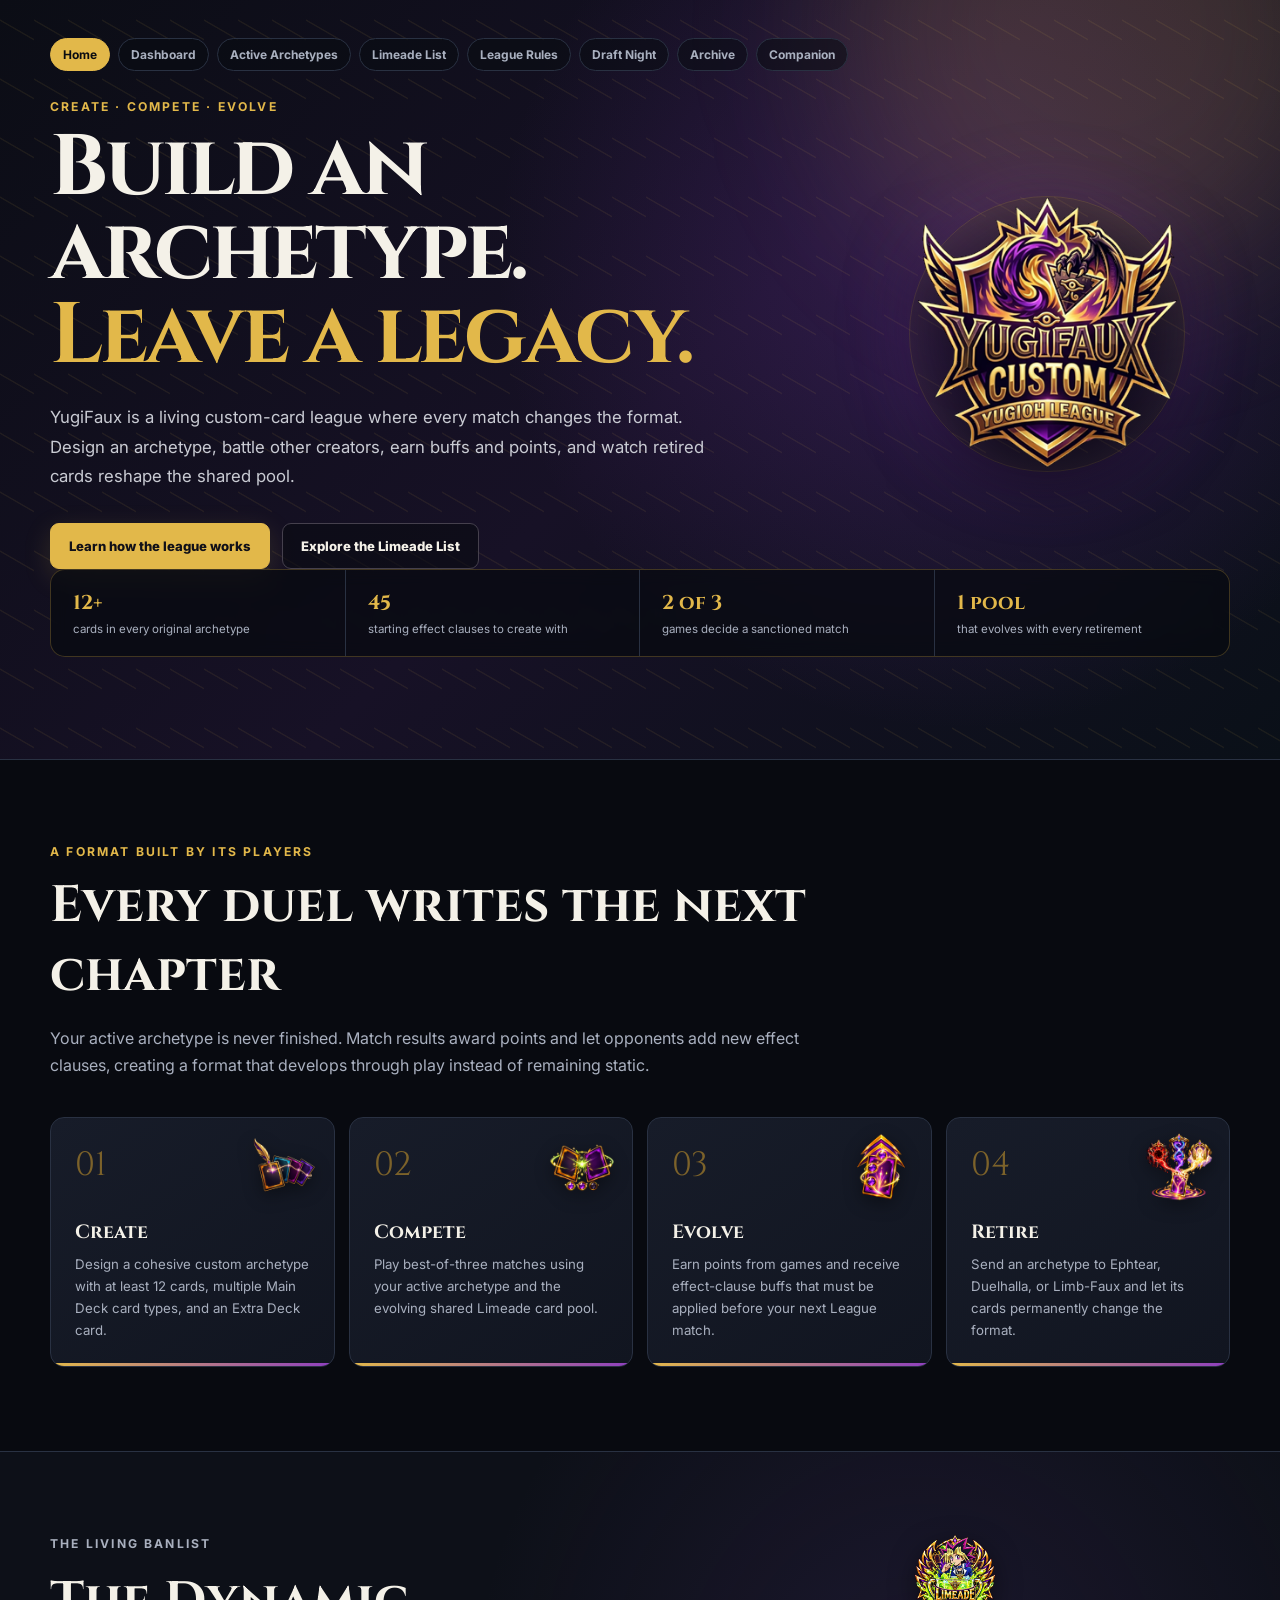
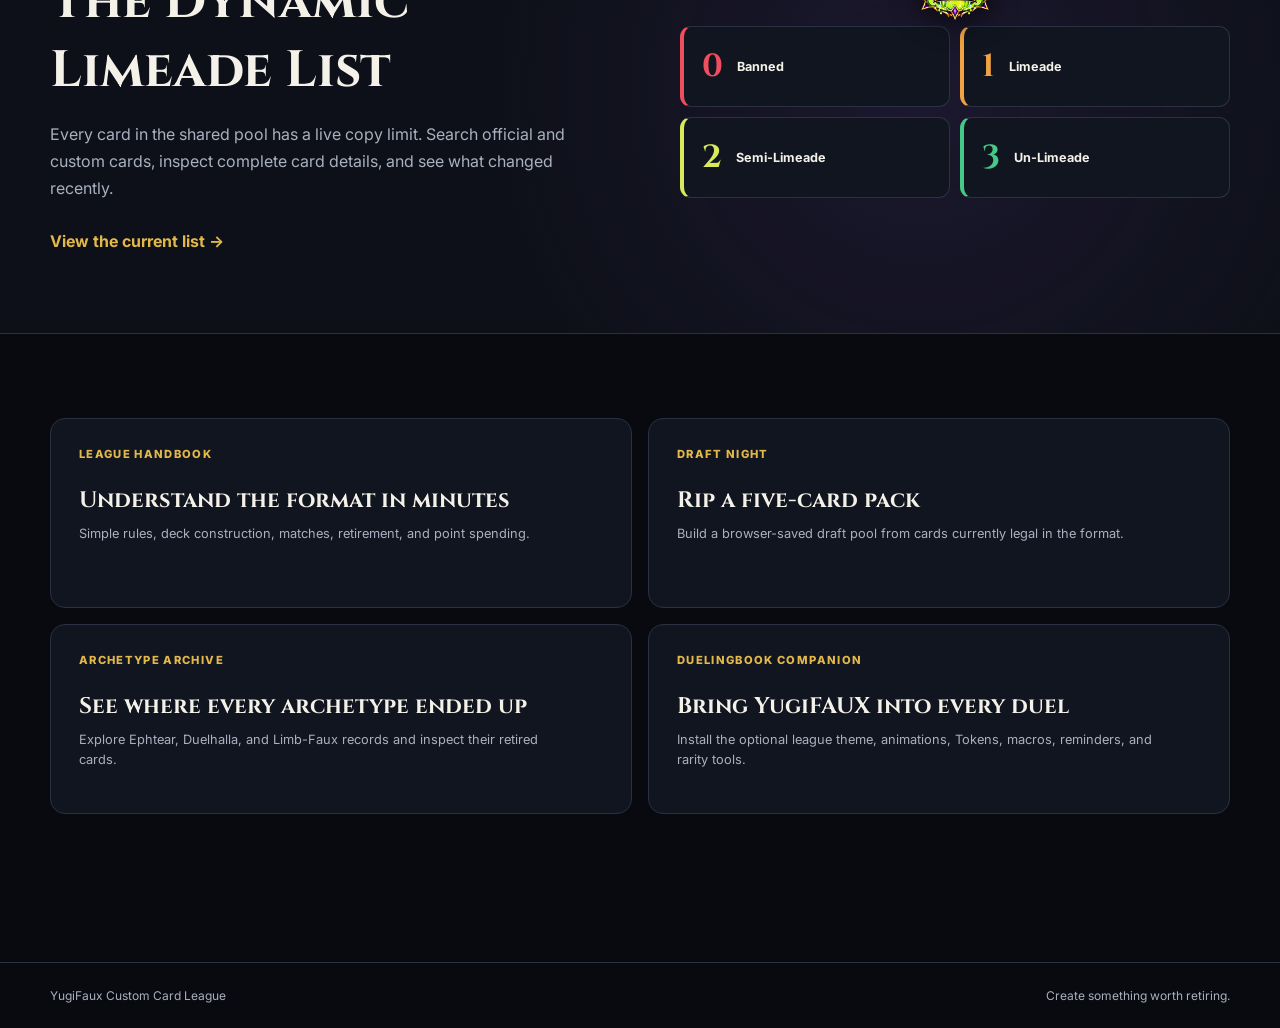
==== commit 818a5348: "Add league dashboard and active archetypes pages" ====
--- a/index.html
+++ b/index.html
@@ -24,6 +24,8 @@
       <div class="shell home-hero__inner">
         <nav class="site-nav" aria-label="YugiFaux pages">
           <a href="index.html" aria-current="page">Home</a>
+          <a href="dashboard.html">Dashboard</a>
+          <a href="archetypes.html">Active Archetypes</a>
           <a href="banlist.html">Limeade List</a>
           <a href="rules.html">League Rules</a>
           <a href="draft.html">Draft Night</a>
@@ -71,3 +73,4 @@
     <footer><div class="shell footer__content"><span>YugiFaux Custom Card League</span><span>Create something worth retiring.</span></div></footer>
   </body>
 </html>
+
--- a/draft-styles.css
+++ b/draft-styles.css
@@ -3,17 +3,34 @@
 .site-nav a:hover { color:var(--text); border-color:var(--gold-soft); }
 .site-nav a[aria-current="page"] { color:#0a0c11; border-color:var(--gold); background:var(--gold); }
 .draft-main { padding-top:30px; }
+.draft-mode-picker { display:flex; justify-content:space-between; align-items:center; gap:24px; margin-bottom:16px; padding:20px 24px; border:1px solid var(--line); border-radius:16px; background:rgba(11,14,22,.78); }
+.draft-mode-picker h2 { margin:3px 0 0; font-size:1.15rem; }
+.draft-mode-tabs { display:grid; grid-template-columns:repeat(2,minmax(190px,1fr)); gap:10px; }
+.draft-mode-tabs button { display:flex; flex-direction:column; gap:3px; padding:11px 15px; color:var(--muted); border:1px solid var(--line); border-radius:11px; background:#0d111a; text-align:left; cursor:pointer; }
+.draft-mode-tabs button:hover { color:var(--text); border-color:var(--gold-soft); }
+.draft-mode-tabs button[aria-pressed="true"] { color:#11131a; border-color:var(--gold); background:linear-gradient(135deg,#f1ca57,#d99e2f); box-shadow:0 8px 24px rgba(226,184,74,.16); }
+.draft-mode-tabs strong { font-size:.78rem; }.draft-mode-tabs span { font-size:.65rem; opacity:.82; }
 .draft-controls { display:flex; justify-content:space-between; align-items:center; gap:28px; padding:24px; border:1px solid var(--line); border-radius:16px; background:linear-gradient(120deg,rgba(31,25,50,.94),rgba(17,21,32,.96)); }
 .draft-controls h2,.draft-section-heading h2 { margin:3px 0 7px; }
 .draft-controls p:not(.draft-kicker) { max-width:650px; margin:0; color:var(--muted); line-height:1.55; }
 .draft-kicker { margin:0; color:var(--gold); font-size:.67rem; font-weight:800; letter-spacing:.12em; text-transform:uppercase; }
 .draft-actions { display:flex; align-items:center; gap:10px; flex:0 0 auto; }
-.pack-button,.draft-reset { padding:11px 17px; border-radius:9px; cursor:pointer; font-weight:800; }
-.pack-button { color:#121018; border:1px solid var(--gold); background:var(--gold); box-shadow:0 7px 24px rgba(226,184,74,.18); }
-.pack-button:hover { filter:brightness(1.08); transform:translateY(-1px); }
-.pack-button:disabled { cursor:wait; opacity:.5; transform:none; }
+.pack-button,.confirm-picks,.export-draft,.draft-reset { padding:11px 17px; border-radius:9px; cursor:pointer; font-weight:800; }
+.pack-button,.confirm-picks { color:#121018; border:1px solid var(--gold); background:var(--gold); box-shadow:0 7px 24px rgba(226,184,74,.18); }
+.pack-button:hover,.confirm-picks:hover { filter:brightness(1.08); transform:translateY(-1px); }
+.pack-button:disabled,.confirm-picks:disabled { cursor:not-allowed; opacity:.5; transform:none; }
+.export-draft { color:#dfffee; border:1px solid #43d89b; background:rgba(35,133,96,.22); }
+.export-draft:hover:not(:disabled) { color:#0d1511; background:#43d89b; transform:translateY(-1px); }
+.export-draft:disabled { cursor:not-allowed; opacity:.38; }
 .draft-reset { color:var(--muted); border:1px solid var(--line); background:#0d111a; }
 .draft-reset:hover { color:var(--text); border-color:var(--gold-soft); }
+.deck-progress { display:grid; grid-template-columns:repeat(3,minmax(0,1fr)); gap:10px; margin-top:12px; }
+.deck-progress>div { padding:12px 14px; border:1px solid var(--line); border-radius:11px; background:rgba(14,18,28,.88); }
+.deck-progress span { display:flex; justify-content:space-between; gap:12px; color:var(--muted); font-size:.71rem; }
+.deck-progress strong { color:var(--text); }.deck-progress b { color:var(--gold); }
+.deck-progress i { display:block; height:5px; margin-top:9px; overflow:hidden; border-radius:999px; background:#272d3b; }
+.deck-progress u { display:block; width:0; height:100%; border-radius:inherit; background:linear-gradient(90deg,#9a43ff,var(--gold)); transition:width .3s ease; }
+.deck-progress .is-complete { border-color:#43d89b; }.deck-progress .is-complete b { color:#43d89b; }.deck-progress .is-complete u { background:#43d89b; }
 .draft-message { min-height:22px; margin:18px 2px 10px; color:var(--gold); font-size:.82rem; }
 .pack-stage { display:grid; grid-template-columns:repeat(5,minmax(0,1fr)); gap:12px; min-height:330px; perspective:1200px; }
 .pack-empty { grid-column:1/-1; display:grid; place-items:center; align-content:center; min-height:330px; border:1px dashed #39445b; border-radius:16px; background:rgba(17,21,32,.56); text-align:center; }
@@ -36,7 +53,8 @@
 @keyframes pack-bottom-open { to { transform:translateY(45px) scale(.92); opacity:0; } }
 @keyframes tear-flash { 0% { opacity:0; transform:scaleX(.05) rotate(-1deg); } 45% { opacity:1; } 100% { opacity:0; transform:scaleX(1) rotate(-1deg); } }
 @keyframes pack-glow { 30% { opacity:.82; transform:scale(1.35); } 100% { opacity:0; transform:scale(2); } }
-.draft-card { position:relative; min-width:0; min-height:330px; padding:0; color:inherit; border:0; border-radius:13px; background:transparent; cursor:pointer; transform-style:preserve-3d; transform:rotateY(180deg) translateY(8px); opacity:0; transition:transform .6s cubic-bezier(.2,.7,.2,1) var(--reveal-delay),opacity .25s ease var(--reveal-delay); }
+.draft-card-slot { position:relative; min-width:0; min-height:330px; }
+.draft-card { position:relative; width:100%; min-width:0; min-height:330px; padding:0; color:inherit; border:0; border-radius:13px; background:transparent; cursor:pointer; transform-style:preserve-3d; transform:rotateY(180deg) translateY(8px); opacity:0; transition:transform .6s cubic-bezier(.2,.7,.2,1) var(--reveal-delay),opacity .25s ease var(--reveal-delay); }
 .pack-stage.is-open .draft-card { transform:rotateY(0) translateY(0); opacity:1; }
 .draft-card__front,.draft-card__back { position:absolute; inset:0; display:flex; overflow:hidden; border-radius:13px; backface-visibility:hidden; }
 .draft-card__front { flex-direction:column; text-align:left; border:1px solid var(--line); border-top:5px solid var(--frame-color,var(--gold)); background:var(--surface); box-shadow:0 15px 35px rgba(0,0,0,.25); }
@@ -48,14 +66,39 @@
 .draft-card-placeholder { display:grid; place-items:center; width:100%; height:100%; min-height:120px; color:var(--gold); background:#0b0e15; font-family:Cinzel,serif; font-size:2rem; }
 .draft-card__copy { display:flex; flex-direction:column; gap:5px; padding:13px; }
 .draft-card__copy strong { font-family:Cinzel,serif; font-size:.86rem; line-height:1.25; }.draft-card__copy small { color:var(--muted); font-size:.67rem; }
+.draft-card-details { position:absolute; z-index:5; right:9px; bottom:9px; padding:5px 8px; color:var(--muted); border:1px solid var(--line); border-radius:7px; background:rgba(8,10,15,.9); font-size:.61rem; font-weight:800; cursor:pointer; opacity:0; pointer-events:none; transition:opacity .2s ease calc(var(--reveal-delay) + .48s),border-color .15s,color .15s; }
+.pack-stage.is-open .draft-card-details { opacity:1; pointer-events:auto; }
+.draft-card-details:hover { color:var(--gold); border-color:var(--gold); }
+.draft-card__selected-mark { position:absolute; z-index:4; top:10px; left:9px; padding:5px 8px; color:#10131a; border-radius:999px; background:var(--gold); box-shadow:0 4px 18px rgba(0,0,0,.35); font-size:.65rem; font-weight:900; opacity:0; transform:translateY(-5px); transition:opacity .18s,transform .18s; }
+.draft-card-slot.is-selected .draft-card__selected-mark { opacity:1; transform:translateY(0); }
+.draft-card-slot.is-selected .draft-card__front { border-color:var(--gold); box-shadow:0 0 0 3px rgba(235,193,71,.45),0 18px 38px rgba(0,0,0,.38),0 0 28px rgba(155,70,255,.3); }
+.pack-stage.is-choosing .draft-card-slot:not(.is-selected) .draft-card:hover .draft-card__front { box-shadow:0 0 0 2px rgba(235,193,71,.22),0 15px 35px rgba(0,0,0,.25); }
+.pack-stage.is-confirmed { grid-template-columns:repeat(2,minmax(0,260px)); justify-content:center; }
 .draft-collection { margin-top:42px; }.draft-section-heading { display:flex; justify-content:space-between; align-items:end; padding-bottom:12px; border-bottom:1px solid var(--line); }
 .draft-section-heading #pull-total { color:var(--muted); font-size:.8rem; }
-.draft-picks { display:grid; grid-template-columns:repeat(3,minmax(0,1fr)); gap:10px; margin-top:14px; }
+.draft-drag-help { margin:12px 0 0; color:var(--muted); font-size:.72rem; line-height:1.55; }
+.draft-picks { display:grid; gap:10px; margin-top:14px; }
 .draft-picks-empty { grid-column:1/-1; padding:28px; color:var(--muted); border:1px dashed var(--line); border-radius:12px; text-align:center; }
-.draft-pick { display:grid; grid-template-columns:54px minmax(0,1fr) auto; align-items:center; gap:11px; min-width:0; padding:8px; color:var(--text); border:1px solid var(--line); border-left:5px solid var(--frame-color,var(--gold)); border-radius:10px; background:var(--surface); text-align:left; cursor:pointer; }
-.draft-pick:hover { border-color:var(--frame-color,var(--gold)); }.draft-pick__art { width:54px; height:72px; object-fit:contain; background:#080a0e; }
-.draft-pick span { min-width:0; }.draft-pick strong,.draft-pick small { display:block; }.draft-pick strong { overflow:hidden; text-overflow:ellipsis; white-space:nowrap; font-size:.75rem; }.draft-pick small { margin-top:5px; color:var(--muted); font-size:.63rem; }
-.draft-pick b { padding-right:6px; color:var(--gold); }
-@media (max-width:950px) { .pack-stage { grid-template-columns:repeat(3,minmax(0,1fr)); }.draft-picks { grid-template-columns:repeat(2,minmax(0,1fr)); } }
-@media (max-width:650px) { .site-nav { margin-bottom:20px; }.draft-controls { align-items:stretch; flex-direction:column; }.draft-actions { width:100%; }.draft-actions button { flex:1; }.pack-stage { grid-template-columns:repeat(2,minmax(0,1fr)); }.draft-card { min-height:300px; }.draft-card__image { height:195px; }.draft-picks { grid-template-columns:1fr; } }
+.draft-zone { display:grid; grid-template-columns:46px minmax(0,1fr); overflow:hidden; border:1px solid var(--line); border-radius:8px; background:rgba(13,17,26,.72); transition:border-color .16s,box-shadow .16s,background .16s; }
+.draft-zone.is-drop-target { border-color:var(--gold); background:rgba(235,193,71,.055); box-shadow:0 0 0 2px rgba(235,193,71,.14); }
+.draft-zone__heading { display:flex; align-items:center; justify-content:space-between; flex-direction:column; gap:6px; padding:7px 4px; color:#fff; border-right:1px solid rgba(255,255,255,.15); background:linear-gradient(180deg,#4e1f78,#231332); }
+.draft-zone--side .draft-zone__heading { background:linear-gradient(180deg,#067d9e,#073b57); }
+.draft-zone--extra .draft-zone__heading { background:linear-gradient(180deg,#a44013,#55200e); }
+.draft-zone__heading h3 { margin:0; writing-mode:vertical-rl; transform:rotate(180deg); font-family:Cinzel,serif; font-size:.69rem; letter-spacing:.07em; text-transform:uppercase; }
+.draft-zone__heading span { color:#fff; font-family:Cinzel,serif; font-size:.92rem; font-weight:900; line-height:1; }.draft-zone__heading small { display:block; margin-top:1px; font-family:Inter,sans-serif; font-size:.48rem; opacity:.7; }
+.draft-zone__cards,.draft-zone--side .draft-zone__cards,.draft-zone--extra .draft-zone__cards { display:grid; grid-template-columns:repeat(15,minmax(46px,1fr)); align-content:start; gap:2px; min-width:720px; padding:4px; overflow-x:auto; background-color:#151320; background-image:linear-gradient(rgba(167,74,224,.16) 1px,transparent 1px),linear-gradient(90deg,rgba(167,74,224,.16) 1px,transparent 1px); }
+.draft-slot { display:block; aspect-ratio:421/614; border:1px solid rgba(204,172,236,.2); background:rgba(185,158,207,.09); }
+.draft-zone--side .draft-slot { border-color:rgba(65,197,237,.22); background:rgba(31,133,166,.09); }
+.draft-zone--extra .draft-slot { border-color:rgba(238,117,55,.22); background:rgba(161,68,28,.1); }
+.draft-pick { position:relative; display:block; min-width:0; aspect-ratio:421/614; overflow:hidden; padding:0; color:var(--text); border:1px solid var(--frame-color,var(--gold)); border-radius:2px; background:#07090d; text-align:left; cursor:grab; box-shadow:0 1px 4px rgba(0,0,0,.5); transition:opacity .16s,transform .16s,border-color .16s,box-shadow .16s; }
+.draft-pick:hover { z-index:2; border-color:#fff; transform:translateY(-2px) scale(1.025); box-shadow:0 7px 18px rgba(0,0,0,.72); }.draft-pick:active { cursor:grabbing; }.draft-pick.is-dragging { opacity:.35; transform:scale(.94); }.draft-pick.is-drop-target { border-color:var(--gold); box-shadow:0 0 0 3px rgba(235,193,71,.48); }
+.draft-pick__art { display:block; width:100%; height:100%; object-fit:contain; background:#080a0e; pointer-events:none; }
+.draft-pick .draft-card-placeholder { min-height:0; height:100%; font-size:1rem; }
+.draft-pick__name { position:absolute; inset:auto 0 0; overflow:hidden; padding:11px 4px 3px; color:#fff; background:linear-gradient(transparent,rgba(0,0,0,.92)); font-size:.5rem; font-weight:800; line-height:1.15; text-overflow:ellipsis; white-space:nowrap; opacity:0; transition:opacity .15s; pointer-events:none; }
+.draft-pick:hover .draft-pick__name,.draft-pick:focus-visible .draft-pick__name { opacity:1; }
+@media (max-width:950px) { .pack-stage { grid-template-columns:repeat(3,minmax(0,1fr)); } }
+@media (max-width:760px) { .draft-mode-picker { align-items:stretch; flex-direction:column; }.draft-mode-tabs { width:100%; } }
+@media (max-width:650px) { .site-nav { margin-bottom:20px; }.draft-controls { align-items:stretch; flex-direction:column; }.draft-actions { width:100%; flex-wrap:wrap; }.draft-actions button { flex:1 1 42%; }.deck-progress { grid-template-columns:1fr; }.pack-stage { grid-template-columns:repeat(2,minmax(0,1fr)); }.draft-card-slot,.draft-card { min-height:300px; }.draft-card__image { height:195px; }.draft-zone { grid-template-columns:40px minmax(0,1fr); }.draft-zone__heading { padding:6px 3px; }.draft-zone__heading h3 { font-size:.62rem; }.draft-zone__heading span { font-size:.8rem; } }
+@media (max-width:480px) { .draft-mode-tabs { grid-template-columns:1fr; } }
 @media (max-width:420px) { .pack-stage { grid-template-columns:1fr; }.draft-card { min-height:390px; }.draft-card__image { height:285px; } }
+
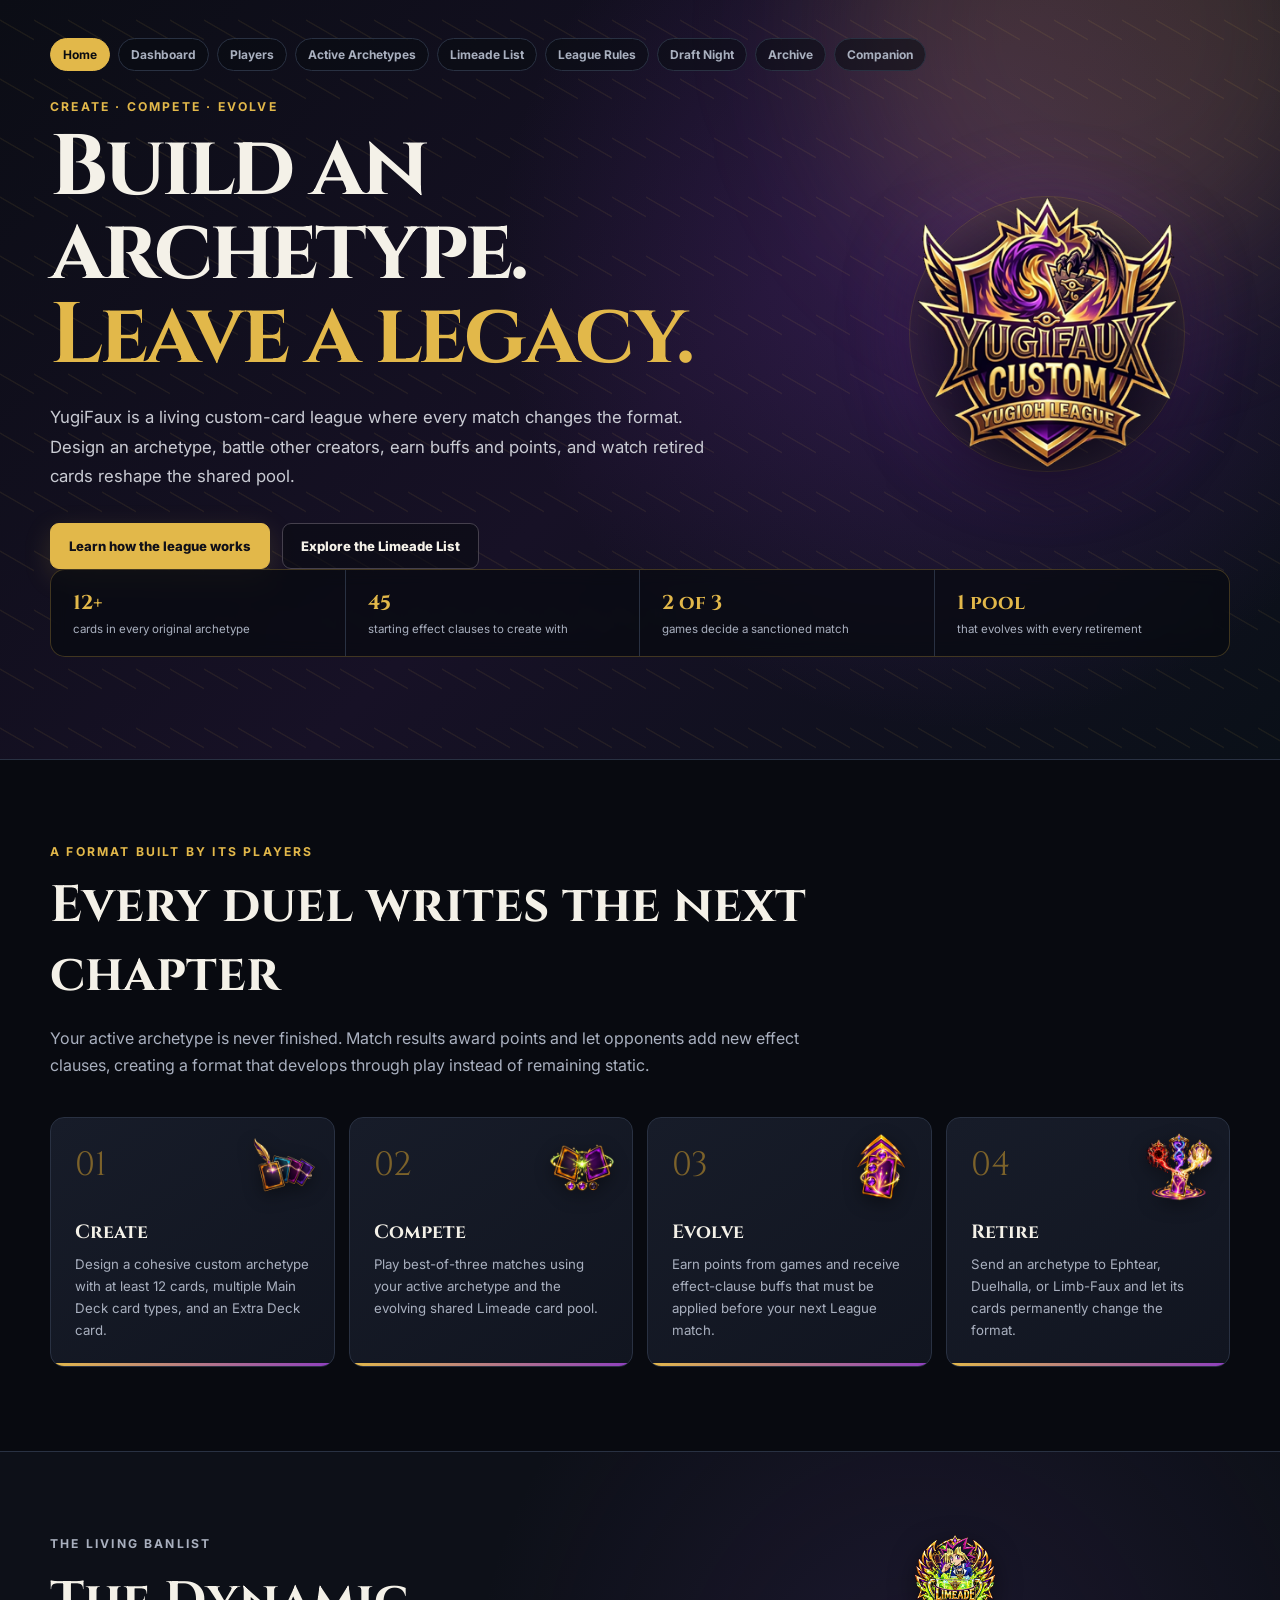
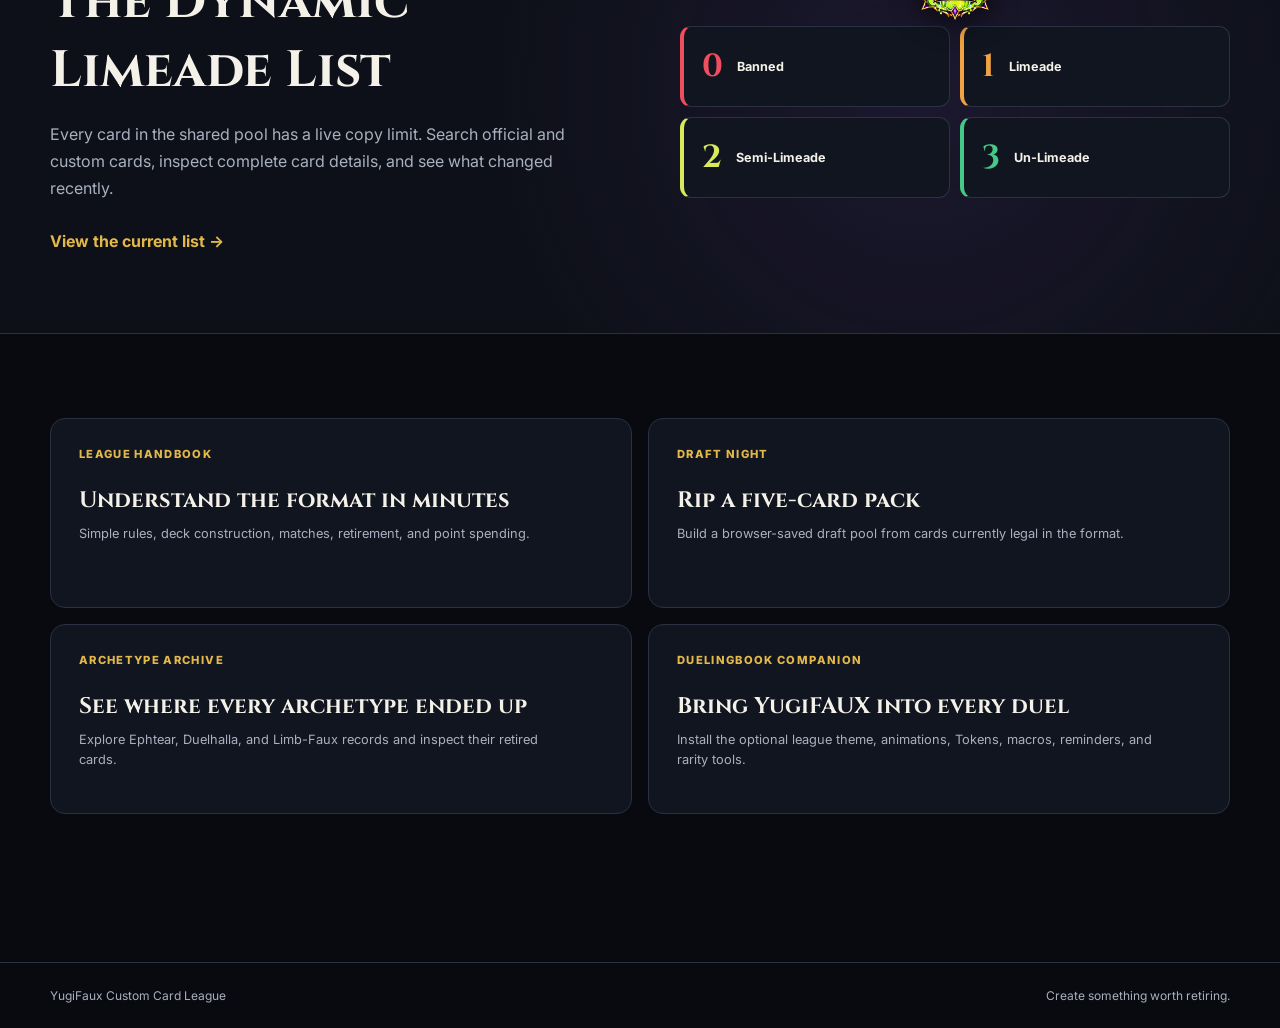
==== commit 432fbcd6: "Add searchable player profiles and match histories" ====
--- a/index.html
+++ b/index.html
@@ -25,6 +25,7 @@
         <nav class="site-nav" aria-label="YugiFaux pages">
           <a href="index.html" aria-current="page">Home</a>
           <a href="dashboard.html">Dashboard</a>
+          <a href="profiles.html">Players</a>
           <a href="archetypes.html">Active Archetypes</a>
           <a href="banlist.html">Limeade List</a>
           <a href="rules.html">League Rules</a>
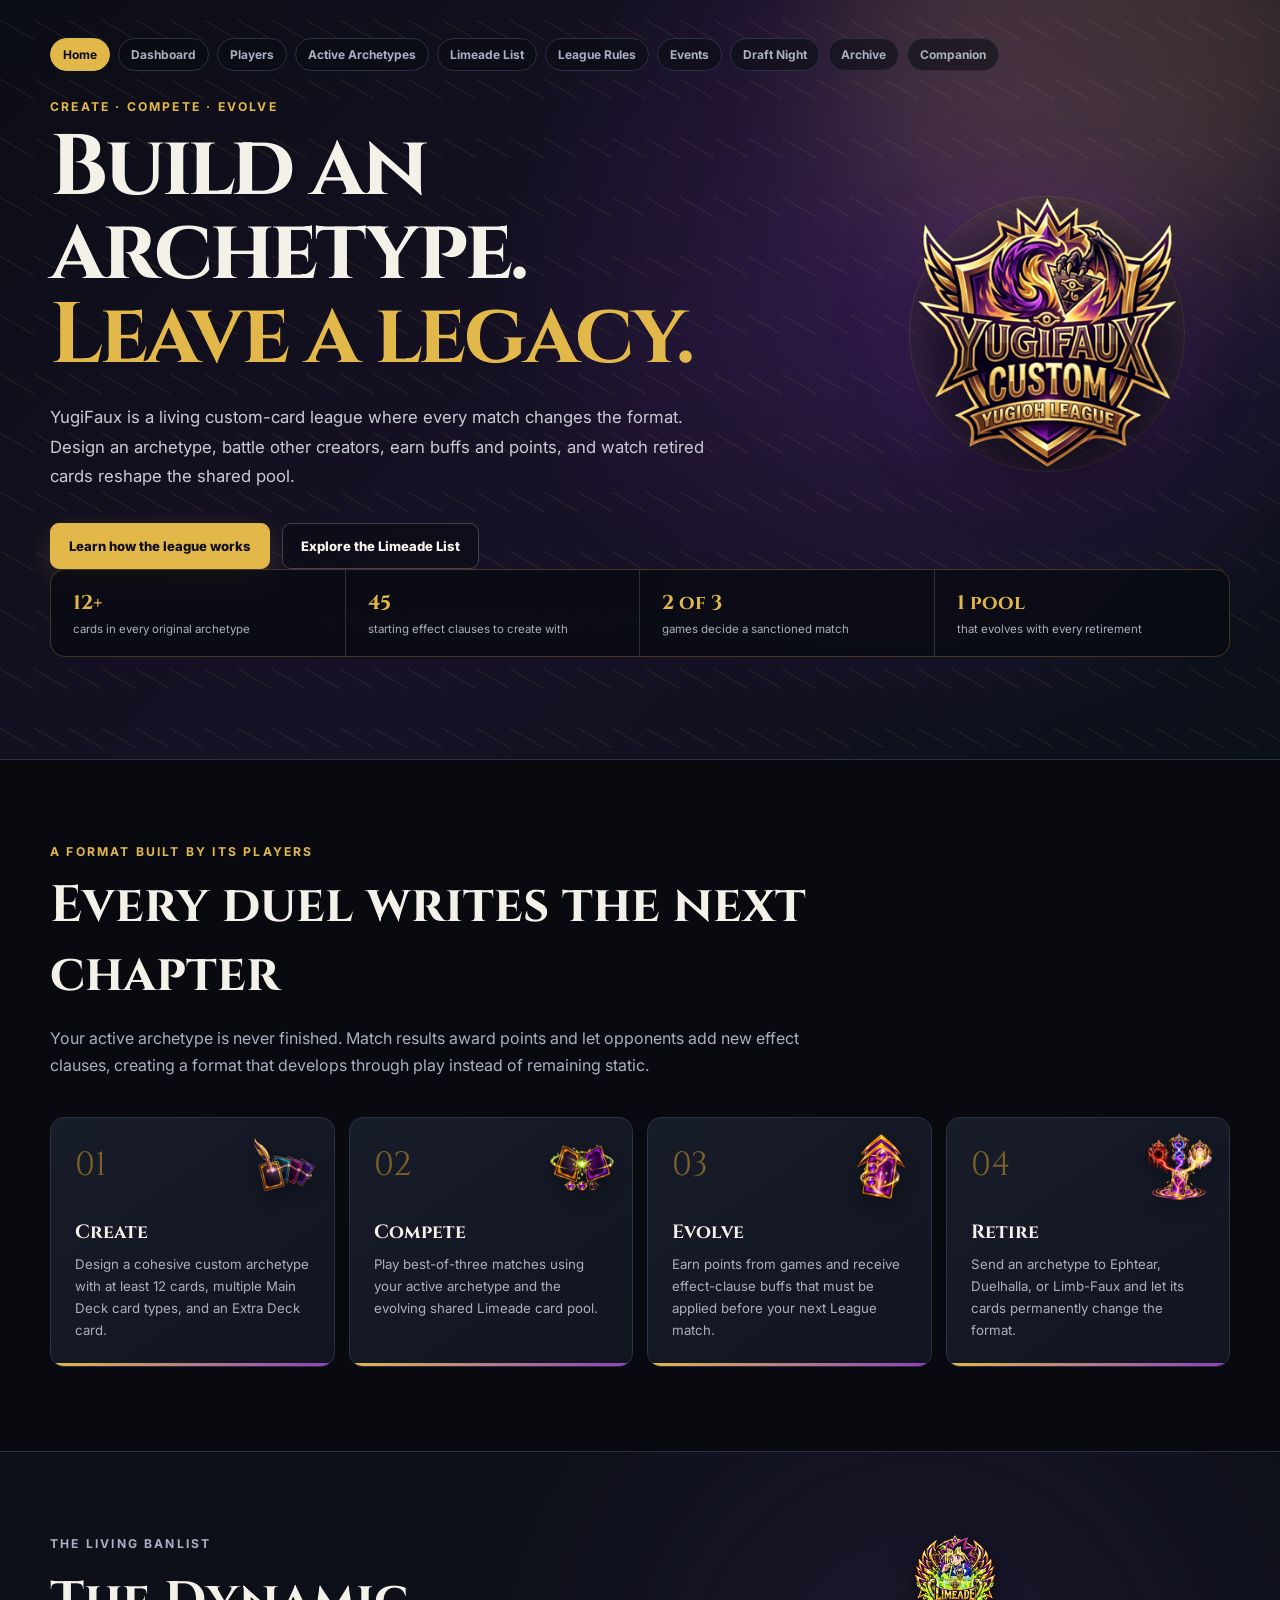
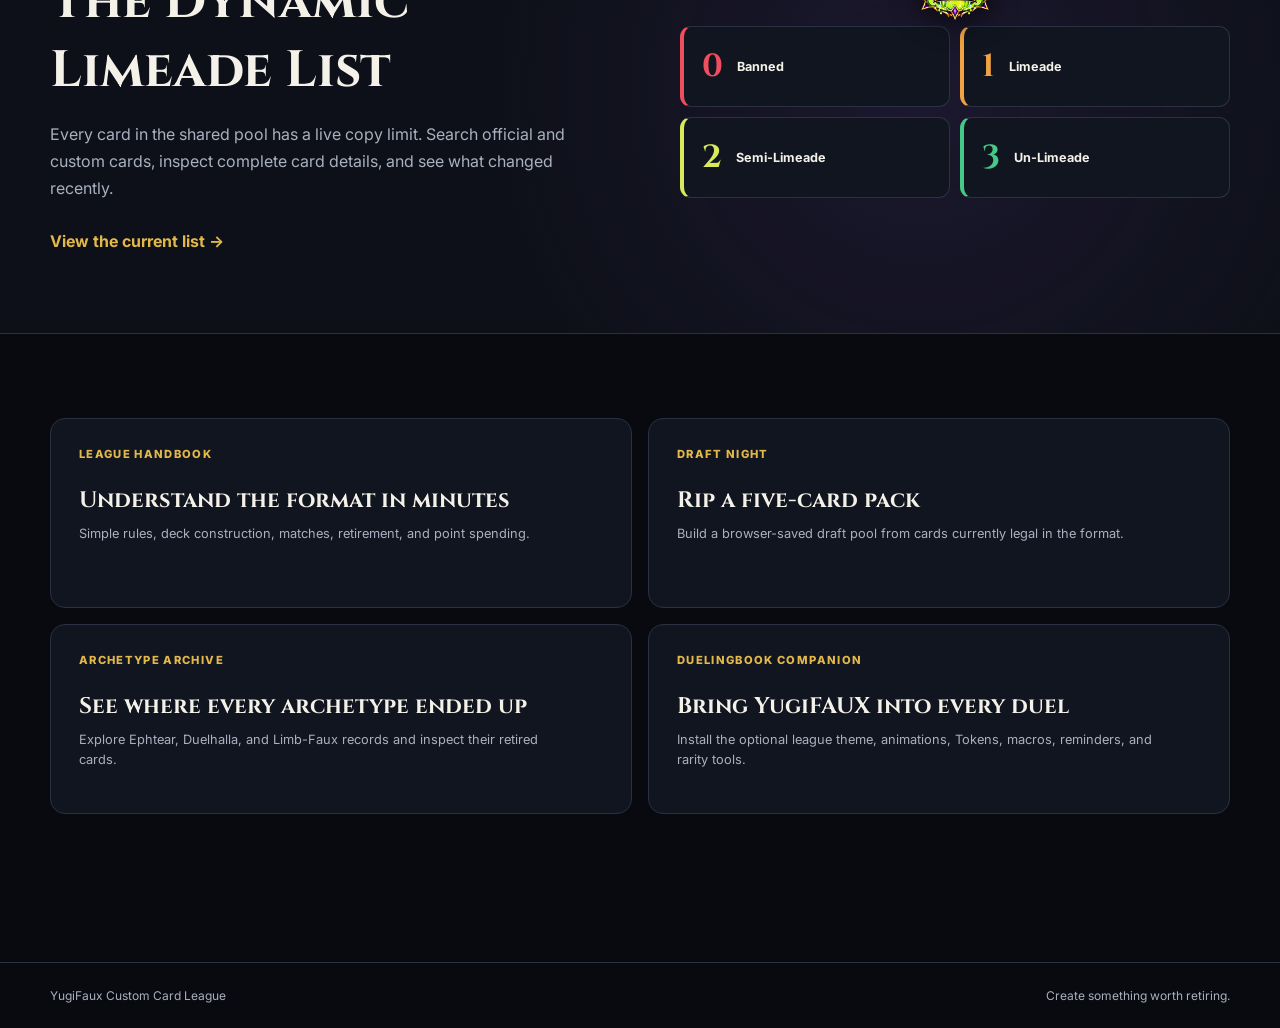
==== commit fbcd7987: "Add league event calendar and homepage banner" ====
--- a/index.html
+++ b/index.html
@@ -16,7 +16,7 @@
     <link href="https://fonts.googleapis.com/css2?family=Cinzel:wght@600;700&family=Inter:wght@400;500;600;700&display=swap" rel="stylesheet" />
     <link rel="stylesheet" href="styles.css" />
     <link rel="stylesheet" href="draft-styles.css" />
-    <link rel="stylesheet" href="pages.css?v=3" />
+    <link rel="stylesheet" href="pages.css?v=4" />
   </head>
   <body class="home-page">
     <header class="home-hero">
@@ -29,6 +29,7 @@
           <a href="archetypes.html">Active Archetypes</a>
           <a href="banlist.html">Limeade List</a>
           <a href="rules.html">League Rules</a>
+          <a href="events.html">Events</a>
           <a href="draft.html">Draft Night</a>
           <a href="archive.html">Archive</a>
           <a href="companion.html">Companion</a>
@@ -64,6 +65,7 @@
         </div>
       </section>
       <section class="home-feature"><div class="shell home-feature__grid"><div><p class="eyebrow">The living banlist</p><h2>The Dynamic Limeade List</h2><p>Every card in the shared pool has a live copy limit. Search official and custom cards, inspect complete card details, and see what changed recently.</p><a class="text-link" href="banlist.html">View the current list <span aria-hidden="true">→</span></a></div><div class="home-feature__visual"><img class="limeade-emblem" src="assets/limeade-logo.png?v=1" alt="Limeade emblem"><div class="legality-stack" aria-label="Limeade legality levels"><div data-tone="banned"><b>0</b><span>Banned</span></div><div data-tone="limeade"><b>1</b><span>Limeade</span></div><div data-tone="semi"><b>2</b><span>Semi-Limeade</span></div><div data-tone="un"><b>3</b><span>Un-Limeade</span></div></div></div></div></section>
+      <section id="home-events" class="home-events" hidden aria-live="polite"></section>
       <section class="shell home-section home-links">
         <a href="rules.html"><span>League handbook</span><strong>Understand the format in minutes</strong><small>Simple rules, deck construction, matches, retirement, and point spending.</small></a>
         <a href="draft.html"><span>Draft Night</span><strong>Rip a five-card pack</strong><small>Build a browser-saved draft pool from cards currently legal in the format.</small></a>
@@ -72,6 +74,6 @@
       </section>
     </main>
     <footer><div class="shell footer__content"><span>YugiFaux Custom Card League</span><span>Create something worth retiring.</span></div></footer>
+    <script src="home-events.js?v=1" defer></script>
   </body>
 </html>
-
--- a/draft-styles.css
+++ b/draft-styles.css
@@ -3,6 +3,14 @@
 .site-nav a:hover { color:var(--text); border-color:var(--gold-soft); }
 .site-nav a[aria-current="page"] { color:#0a0c11; border-color:var(--gold); background:var(--gold); }
 .draft-main { padding-top:30px; }
+.draft-pack-picker { display:grid; grid-template-columns:minmax(190px,.55fr) minmax(0,1.45fr); align-items:center; gap:24px; margin-bottom:16px; padding:20px 24px; border:1px solid var(--line); border-radius:16px; background:linear-gradient(120deg,rgba(20,25,38,.92),rgba(37,22,53,.86)); }
+.draft-pack-picker h2 { margin:3px 0 0; font-size:1.15rem; }
+.draft-pack-options { display:grid; grid-template-columns:repeat(2,minmax(0,1fr)); gap:10px; }
+.draft-pack-options button { display:grid; grid-template-columns:64px minmax(0,1fr); align-items:center; gap:13px; min-height:92px; padding:9px 13px; color:var(--muted); border:1px solid var(--line); border-radius:12px; background:#0d111a; text-align:left; cursor:pointer; transition:transform .16s,border-color .16s,box-shadow .16s; }
+.draft-pack-options button:hover { color:var(--text); border-color:var(--gold-soft); transform:translateY(-2px); }
+.draft-pack-options button[aria-pressed="true"] { color:var(--text); border-color:var(--gold); background:linear-gradient(135deg,rgba(226,184,74,.13),rgba(89,42,120,.2)); box-shadow:0 8px 24px rgba(0,0,0,.22),inset 0 0 0 1px rgba(226,184,74,.16); }
+.draft-pack-options img { width:58px; height:78px; object-fit:contain; filter:drop-shadow(0 6px 7px rgba(0,0,0,.48)); }
+.draft-pack-options strong,.draft-pack-options small { display:block; }.draft-pack-options strong { color:inherit; font-family:Cinzel,serif; font-size:.78rem; }.draft-pack-options small { margin-top:5px; font-size:.6rem; line-height:1.35; }
 .draft-mode-picker { display:flex; justify-content:space-between; align-items:center; gap:24px; margin-bottom:16px; padding:20px 24px; border:1px solid var(--line); border-radius:16px; background:rgba(11,14,22,.78); }
 .draft-mode-picker h2 { margin:3px 0 0; font-size:1.15rem; }
 .draft-mode-tabs { display:grid; grid-template-columns:repeat(2,minmax(190px,1fr)); gap:10px; }
@@ -97,8 +105,7 @@
 .draft-pick__name { position:absolute; inset:auto 0 0; overflow:hidden; padding:11px 4px 3px; color:#fff; background:linear-gradient(transparent,rgba(0,0,0,.92)); font-size:.5rem; font-weight:800; line-height:1.15; text-overflow:ellipsis; white-space:nowrap; opacity:0; transition:opacity .15s; pointer-events:none; }
 .draft-pick:hover .draft-pick__name,.draft-pick:focus-visible .draft-pick__name { opacity:1; }
 @media (max-width:950px) { .pack-stage { grid-template-columns:repeat(3,minmax(0,1fr)); } }
-@media (max-width:760px) { .draft-mode-picker { align-items:stretch; flex-direction:column; }.draft-mode-tabs { width:100%; } }
+@media (max-width:760px) { .draft-pack-picker { grid-template-columns:1fr; }.draft-mode-picker { align-items:stretch; flex-direction:column; }.draft-mode-tabs { width:100%; } }
 @media (max-width:650px) { .site-nav { margin-bottom:20px; }.draft-controls { align-items:stretch; flex-direction:column; }.draft-actions { width:100%; flex-wrap:wrap; }.draft-actions button { flex:1 1 42%; }.deck-progress { grid-template-columns:1fr; }.pack-stage { grid-template-columns:repeat(2,minmax(0,1fr)); }.draft-card-slot,.draft-card { min-height:300px; }.draft-card__image { height:195px; }.draft-zone { grid-template-columns:40px minmax(0,1fr); }.draft-zone__heading { padding:6px 3px; }.draft-zone__heading h3 { font-size:.62rem; }.draft-zone__heading span { font-size:.8rem; } }
-@media (max-width:480px) { .draft-mode-tabs { grid-template-columns:1fr; } }
+@media (max-width:480px) { .draft-pack-options,.draft-mode-tabs { grid-template-columns:1fr; } }
 @media (max-width:420px) { .pack-stage { grid-template-columns:1fr; }.draft-card { min-height:390px; }.draft-card__image { height:285px; } }
-
--- a/pages.css
+++ b/pages.css
@@ -22,6 +22,12 @@
 .journey-grid { display:grid; grid-template-columns:repeat(4,1fr); gap:14px; margin-top:38px; }.journey-card { position:relative; min-height:235px; padding:24px; overflow:hidden; border:1px solid var(--line); border-radius:14px; background:linear-gradient(145deg,var(--surface-2),var(--surface)); }.journey-card::after { content:""; position:absolute; left:0; right:0; bottom:0; height:3px; background:linear-gradient(90deg,var(--gold),#8e3fc0); }.journey-card > span { position:relative; z-index:1; color:var(--gold-soft); font-family:Cinzel,serif; font-size:2.1rem; }.journey-card > img { position:absolute; z-index:0; top:15px; right:16px; width:68px; height:68px; object-fit:contain; pointer-events:none; filter:drop-shadow(0 5px 9px rgba(0,0,0,.42)); }.journey-card h3 { position:relative; z-index:1; margin:32px 0 9px; font-size:1.2rem; }.journey-card p { position:relative; z-index:1; margin:0; color:var(--muted); font-size:.83rem; line-height:1.65; }
 .home-feature { padding:82px 0; border-block:1px solid var(--line); background:radial-gradient(circle at 72% 50%,rgba(86,53,133,.2),transparent 28rem),#0d1018; }.home-feature__grid { display:grid; grid-template-columns:1fr 1fr; align-items:center; gap:80px; }.home-feature__visual { position:relative; padding-top:38px; }.limeade-emblem { position:absolute; z-index:2; top:-54px; left:50%; display:block; width:88px; height:88px; object-fit:contain; transform:translateX(-50%); filter:drop-shadow(0 7px 13px rgba(0,0,0,.5)); }.home-feature__visual .legality-stack { position:relative; z-index:1; }.text-link { display:inline-block; margin-top:13px; color:var(--gold); font-weight:700; text-decoration:none; }.text-link:hover { text-decoration:underline; }
 .legality-stack { display:grid; grid-template-columns:1fr 1fr; gap:10px; }.legality-stack div { display:flex; align-items:center; gap:14px; padding:18px; border:1px solid var(--line); border-left:4px solid var(--tone); border-radius:11px; background:var(--surface); }.legality-stack b { color:var(--tone); font-family:Cinzel,serif; font-size:2rem; }.legality-stack span { font-size:.79rem; font-weight:700; }.legality-stack [data-tone="banned"]{--tone:var(--banned)}.legality-stack [data-tone="limeade"]{--tone:var(--limeade)}.legality-stack [data-tone="semi"]{--tone:var(--semi-limeade)}.legality-stack [data-tone="un"]{--tone:var(--unlimeade)}
+.home-events { padding:72px 0; border-bottom:1px solid var(--line); background:radial-gradient(circle at 17% 50%,rgba(226,184,74,.13),transparent 26rem),#0b0e16; }
+.home-event { display:grid; grid-template-columns:minmax(260px,.7fr) minmax(0,1.3fr); min-height:340px; overflow:hidden; border:1px solid rgba(226,184,74,.32); border-radius:18px; background:linear-gradient(120deg,#121724,#1b1427); box-shadow:0 24px 60px rgba(0,0,0,.28); }
+.home-event__art { min-height:300px; background:linear-gradient(145deg,#231630,#101725); }.home-event__art img { width:100%; height:100%; object-fit:cover; }
+.home-event__copy { display:flex; flex-direction:column; justify-content:center; padding:42px; }.home-event__copy h2 { margin:0 0 14px; font-size:clamp(2rem,4vw,3.2rem); }.home-event__copy>p:not(.eyebrow) { max-width:650px; margin:15px 0 0; color:var(--muted); line-height:1.65; }
+.home-event__meta { display:flex; flex-wrap:wrap; gap:8px 18px; color:var(--gold); font-size:.78rem; font-weight:700; }.home-event__meta span+span::before { content:"·"; margin-right:18px; color:var(--gold-soft); }
+.home-event__actions { display:flex; flex-wrap:wrap; gap:10px; margin-top:26px; }
 .home-links { display:grid; grid-template-columns:repeat(2,1fr); gap:16px; }.home-links a { display:flex; flex-direction:column; min-height:190px; padding:28px; color:inherit; border:1px solid var(--line); border-radius:15px; background:var(--surface); text-decoration:none; transition:.18s ease; }.home-links a:hover { transform:translateY(-3px); border-color:var(--gold-soft); }.home-links span { color:var(--gold); font-size:.7rem; font-weight:800; letter-spacing:.12em; text-transform:uppercase; }.home-links strong { margin-top:24px; font-family:Cinzel,serif; font-size:1.4rem; }.home-links small { max-width:480px; margin-top:9px; color:var(--muted); font-size:.8rem; line-height:1.55; }
 .rules-hero h1 { font-size:clamp(2.8rem,6vw,5rem); }.rules-main { display:grid; grid-template-columns:210px minmax(0,1fr); gap:55px; padding-top:46px; }.rules-jump { position:sticky; top:22px; align-self:start; display:grid; gap:4px; padding:17px; border:1px solid var(--line); border-radius:12px; background:var(--surface); }.rules-jump strong { margin-bottom:9px; color:var(--gold); font-size:.7rem; letter-spacing:.09em; text-transform:uppercase; }.rules-jump a { padding:8px 9px; color:var(--muted); border-radius:7px; font-size:.76rem; text-decoration:none; }.rules-jump a:hover { color:var(--text); background:var(--surface-2); }
 .rules-overview { display:grid; grid-template-columns:repeat(4,1fr); gap:9px; margin-bottom:18px; }.rules-overview article { display:grid; gap:5px; padding:17px; border:1px solid var(--line); border-radius:10px; background:var(--surface); }.rules-overview b { color:var(--gold); font-family:Cinzel,serif; }.rules-overview span { color:var(--muted); font-size:.68rem; line-height:1.35; }
@@ -29,5 +35,5 @@
 .destination-grid { display:grid; grid-template-columns:repeat(3,1fr); gap:11px; }.destination-grid article { position:relative; padding:0 18px 20px; overflow:hidden; border:1px solid var(--line); border-top:3px solid var(--destination-color,var(--gold)); border-radius:11px; background:linear-gradient(180deg,color-mix(in srgb,var(--destination-color,var(--gold)) 8%,var(--surface)) 0,var(--surface) 58%); }.destination-grid article[data-destination="ephtear"]{--destination-color:#ef5a45}.destination-grid article[data-destination="duelhalla"]{--destination-color:#e2b84a}.destination-grid article[data-destination="limbfaux"]{--destination-color:#9a64e8}.destination-grid img { display:block; width:min(100%,180px); aspect-ratio:1; margin:-4px auto -10px; object-fit:contain; filter:drop-shadow(0 10px 14px rgba(0,0,0,.45)); }.destination-grid h3 { margin:0 0 10px; }.destination-grid p,.rule-note { margin:0; color:var(--muted); font-size:.8rem; line-height:1.62; }.rule-note { margin-top:18px; padding:15px 17px; border-left:3px solid var(--gold); background:rgba(226,184,74,.06); }
 .shop-grid { display:grid; grid-template-columns:repeat(3,1fr); gap:10px; }.shop-grid article { padding:16px; border:1px solid var(--line); border-radius:10px; background:var(--surface); }.shop-grid b { display:grid; place-items:center; width:38px; height:38px; color:#101116; border-radius:50%; background:var(--gold); }.shop-grid h3 { margin:14px 0 7px; font-size:.9rem; }.shop-grid p { margin:0; color:var(--muted); font-size:.72rem; line-height:1.52; }
 .rules-cta { display:flex; justify-content:space-between; align-items:center; gap:24px; margin-top:48px; padding:30px; border:1px solid var(--gold-soft); border-radius:15px; background:linear-gradient(120deg,#191426,var(--surface)); }.rules-cta h2 { margin:3px 0 0; }
-@media(max-width:900px){.home-hero__grid{grid-template-columns:1fr}.home-emblem{display:none}.journey-grid{grid-template-columns:repeat(2,1fr)}.home-links{grid-template-columns:1fr 1fr}.rules-main{grid-template-columns:1fr}.rules-jump{position:static;display:flex;flex-wrap:wrap}.destination-grid,.shop-grid{grid-template-columns:repeat(2,1fr)}}
-@media(max-width:650px){.home-hero{min-height:0}.home-hero__inner{padding-top:24px}.home-hero__grid{min-height:430px}.home-actions{align-items:stretch;flex-direction:column}.format-pillars,.rules-overview{grid-template-columns:repeat(2,1fr)}.format-pillars article:nth-child(2){border-right:0}.journey-grid,.home-feature__grid,.home-links,.destination-grid,.shop-grid{grid-template-columns:1fr}.home-feature__grid{gap:35px}.home-section,.home-feature{padding-block:58px}.rule-section{grid-template-columns:1fr;gap:5px}.rules-cta{align-items:flex-start;flex-direction:column}}
+@media(max-width:900px){.home-hero__grid{grid-template-columns:1fr}.home-emblem{display:none}.journey-grid{grid-template-columns:repeat(2,1fr)}.home-links{grid-template-columns:1fr 1fr}.home-event{grid-template-columns:1fr}.home-event__art{max-height:300px}.rules-main{grid-template-columns:1fr}.rules-jump{position:static;display:flex;flex-wrap:wrap}.destination-grid,.shop-grid{grid-template-columns:repeat(2,1fr)}}
+@media(max-width:650px){.home-hero{min-height:0}.home-hero__inner{padding-top:24px}.home-hero__grid{min-height:430px}.home-actions{align-items:stretch;flex-direction:column}.format-pillars,.rules-overview{grid-template-columns:repeat(2,1fr)}.format-pillars article:nth-child(2){border-right:0}.journey-grid,.home-feature__grid,.home-links,.destination-grid,.shop-grid{grid-template-columns:1fr}.home-feature__grid{gap:35px}.home-section,.home-feature,.home-events{padding-block:58px}.home-event__copy{padding:28px}.home-event__actions{align-items:stretch;flex-direction:column}.home-event__meta{display:grid}.home-event__meta span+span::before{display:none}.rule-section{grid-template-columns:1fr;gap:5px}.rules-cta{align-items:flex-start;flex-direction:column}}
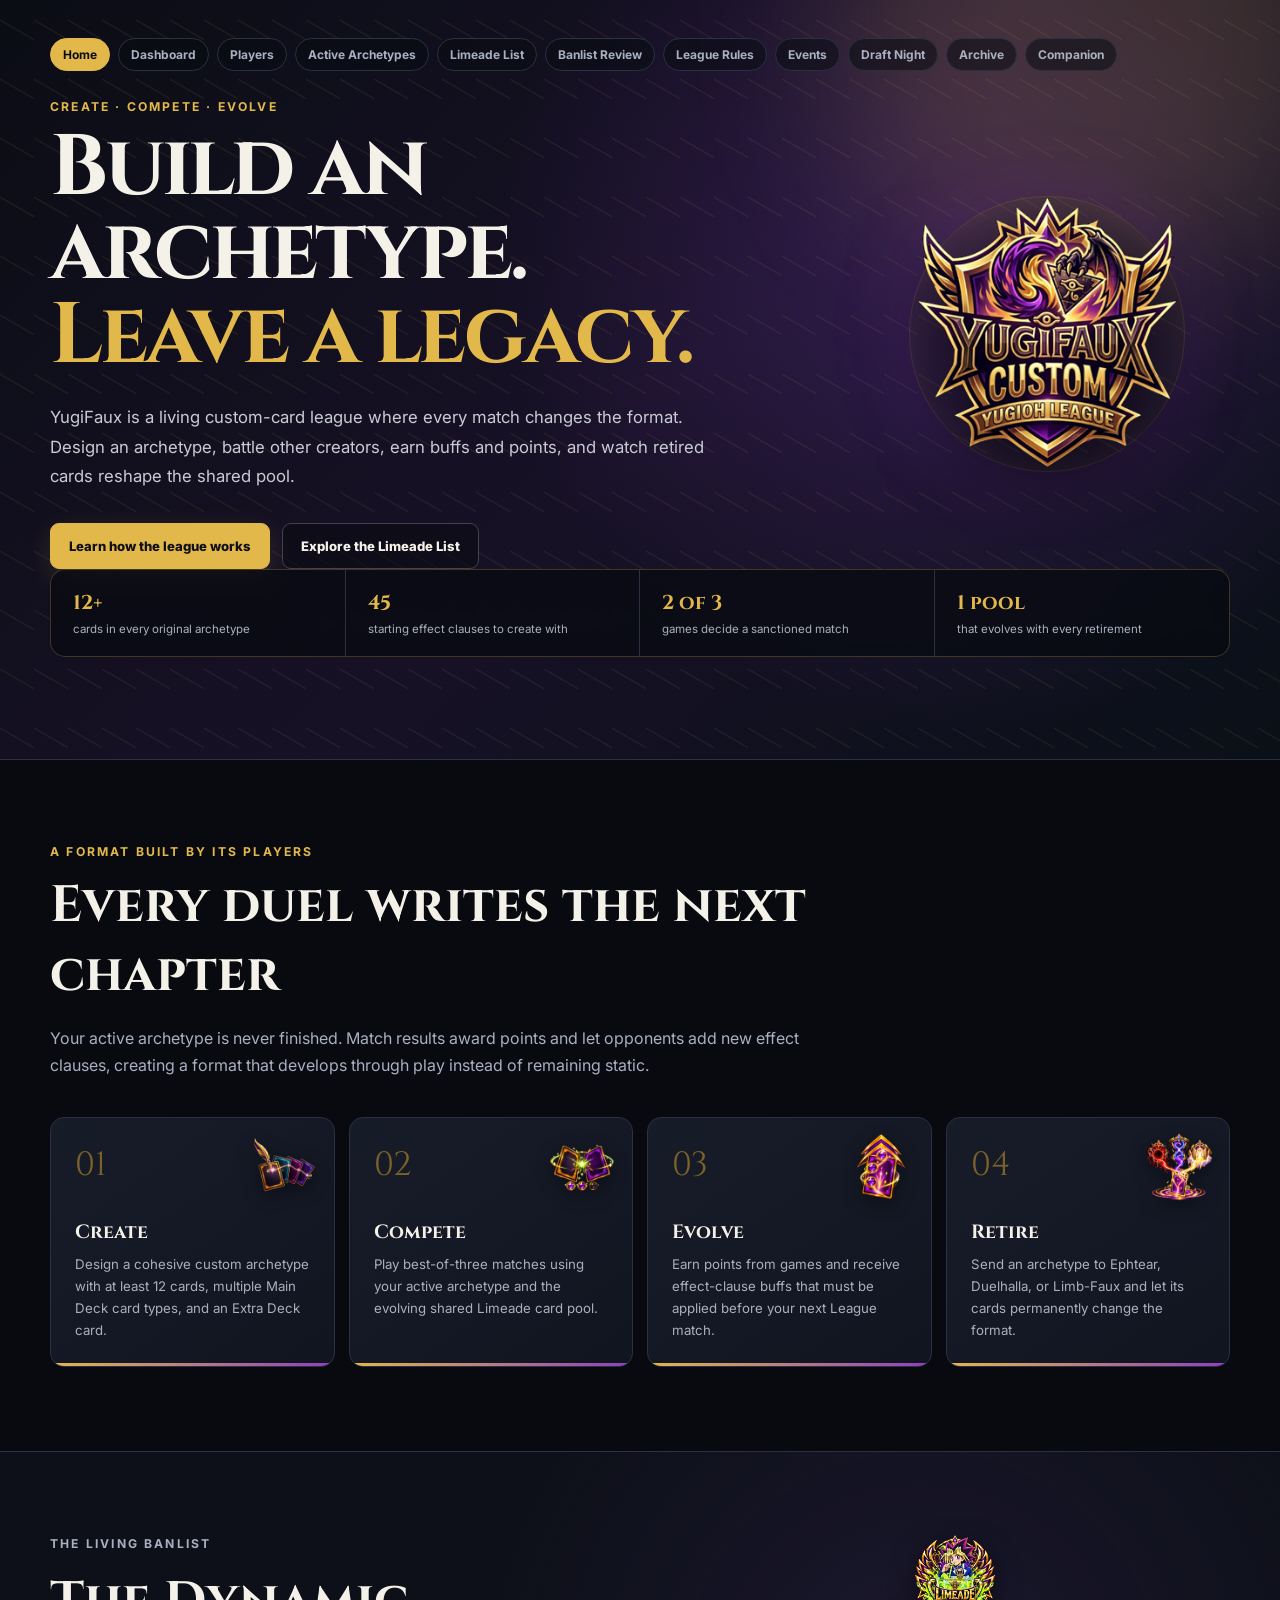
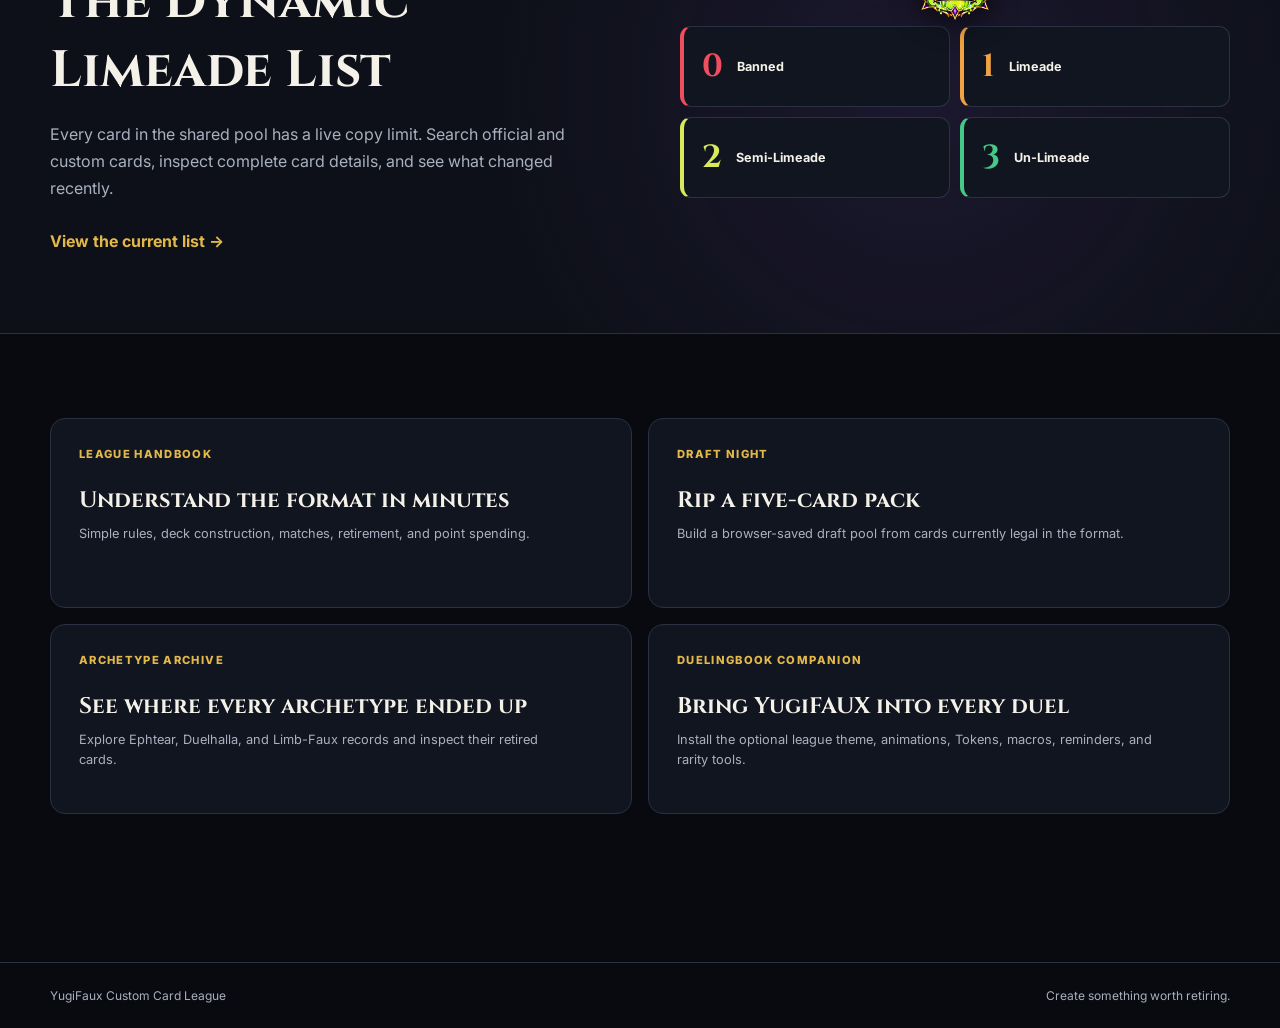
==== commit d2621659: "Add participant banlist review system" ====
--- a/index.html
+++ b/index.html
@@ -28,6 +28,7 @@
           <a href="profiles.html">Players</a>
           <a href="archetypes.html">Active Archetypes</a>
           <a href="banlist.html">Limeade List</a>
+          <a href="review.html">Banlist Review</a>
           <a href="rules.html">League Rules</a>
           <a href="events.html">Events</a>
           <a href="draft.html">Draft Night</a>
@@ -74,6 +75,6 @@
       </section>
     </main>
     <footer><div class="shell footer__content"><span>YugiFaux Custom Card League</span><span>Create something worth retiring.</span></div></footer>
-    <script src="home-events.js?v=1" defer></script>
+    <script src="home-events.js?v=2" defer></script>
   </body>
 </html>
--- a/pages.css
+++ b/pages.css
@@ -24,7 +24,7 @@
 .legality-stack { display:grid; grid-template-columns:1fr 1fr; gap:10px; }.legality-stack div { display:flex; align-items:center; gap:14px; padding:18px; border:1px solid var(--line); border-left:4px solid var(--tone); border-radius:11px; background:var(--surface); }.legality-stack b { color:var(--tone); font-family:Cinzel,serif; font-size:2rem; }.legality-stack span { font-size:.79rem; font-weight:700; }.legality-stack [data-tone="banned"]{--tone:var(--banned)}.legality-stack [data-tone="limeade"]{--tone:var(--limeade)}.legality-stack [data-tone="semi"]{--tone:var(--semi-limeade)}.legality-stack [data-tone="un"]{--tone:var(--unlimeade)}
 .home-events { padding:72px 0; border-bottom:1px solid var(--line); background:radial-gradient(circle at 17% 50%,rgba(226,184,74,.13),transparent 26rem),#0b0e16; }
 .home-event { display:grid; grid-template-columns:minmax(260px,.7fr) minmax(0,1.3fr); min-height:340px; overflow:hidden; border:1px solid rgba(226,184,74,.32); border-radius:18px; background:linear-gradient(120deg,#121724,#1b1427); box-shadow:0 24px 60px rgba(0,0,0,.28); }
-.home-event__art { min-height:300px; background:linear-gradient(145deg,#231630,#101725); }.home-event__art img { width:100%; height:100%; object-fit:cover; }
+.home-event__art { display:grid; place-items:center; min-height:300px; padding:18px; background:linear-gradient(145deg,#231630,#101725); }.home-event__art img { display:block; width:100%; height:100%; max-height:420px; object-fit:contain; }
 .home-event__copy { display:flex; flex-direction:column; justify-content:center; padding:42px; }.home-event__copy h2 { margin:0 0 14px; font-size:clamp(2rem,4vw,3.2rem); }.home-event__copy>p:not(.eyebrow) { max-width:650px; margin:15px 0 0; color:var(--muted); line-height:1.65; }
 .home-event__meta { display:flex; flex-wrap:wrap; gap:8px 18px; color:var(--gold); font-size:.78rem; font-weight:700; }.home-event__meta span+span::before { content:"·"; margin-right:18px; color:var(--gold-soft); }
 .home-event__actions { display:flex; flex-wrap:wrap; gap:10px; margin-top:26px; }
